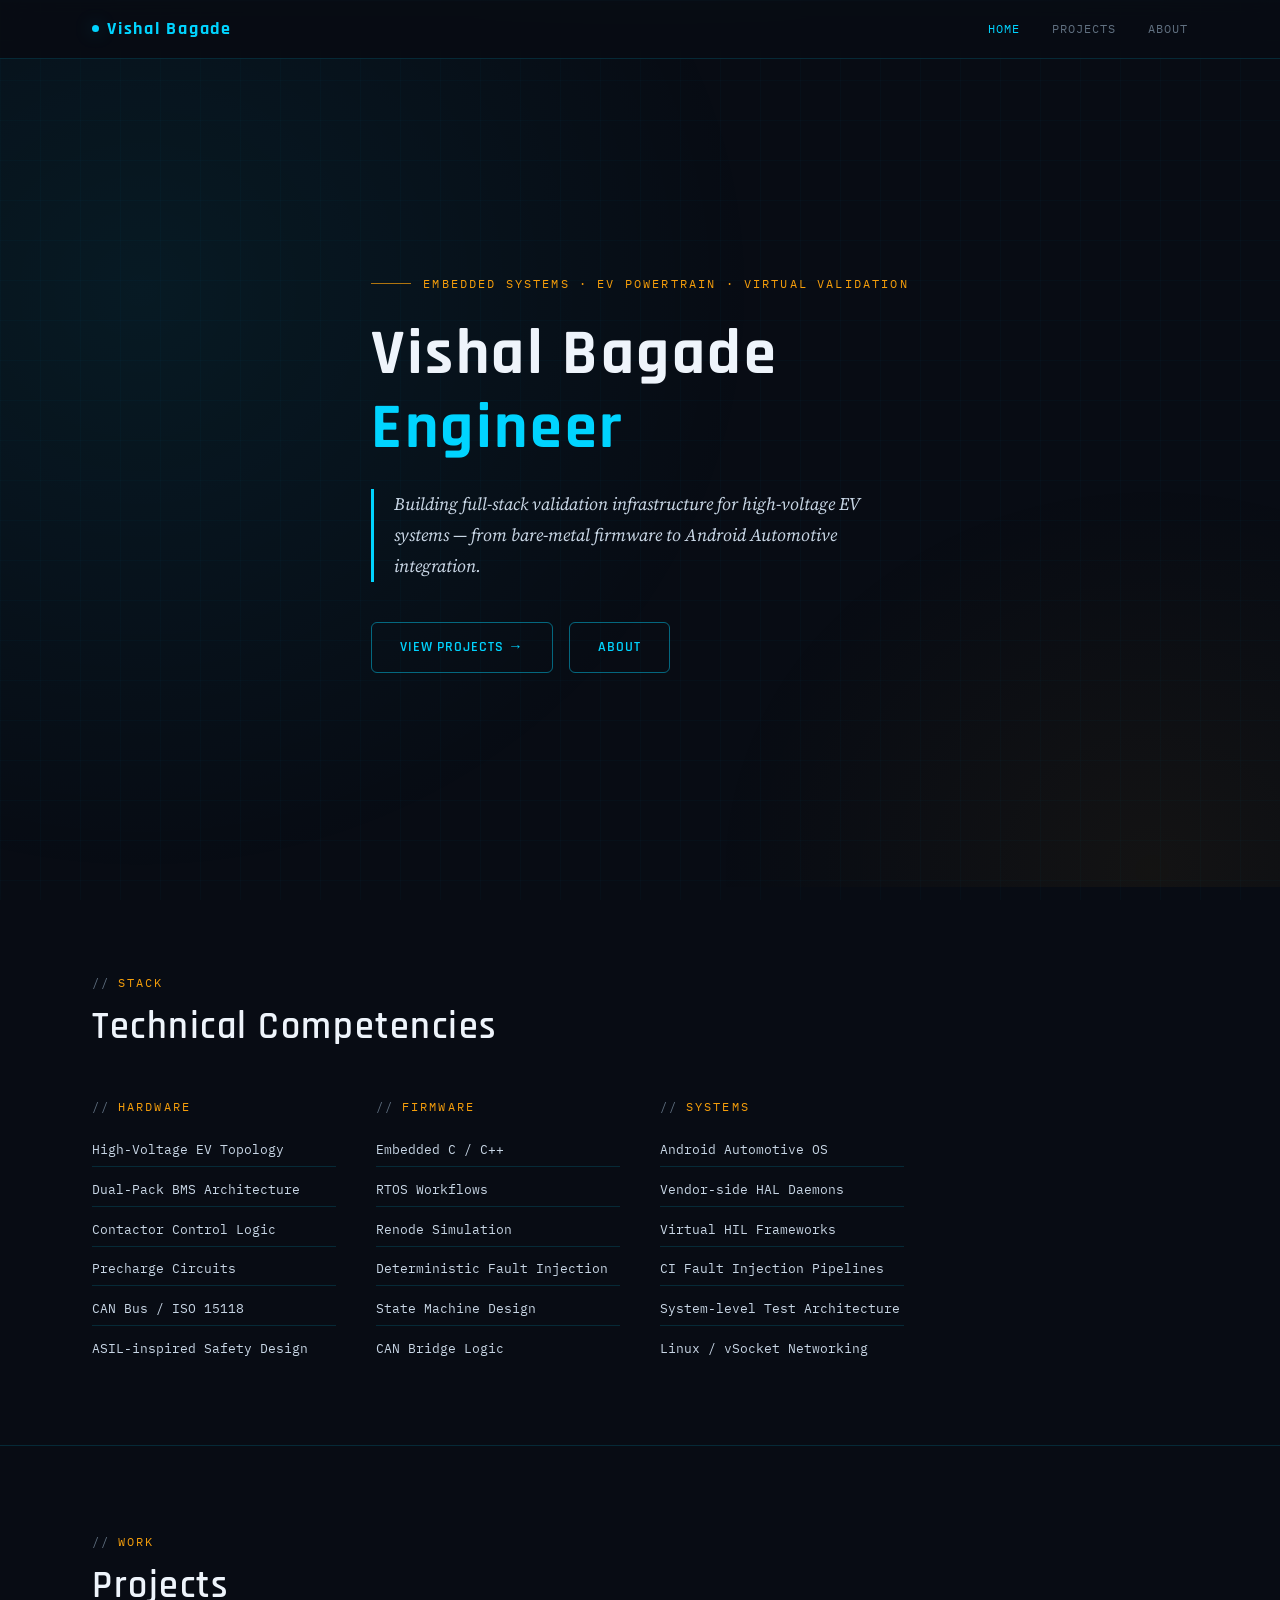
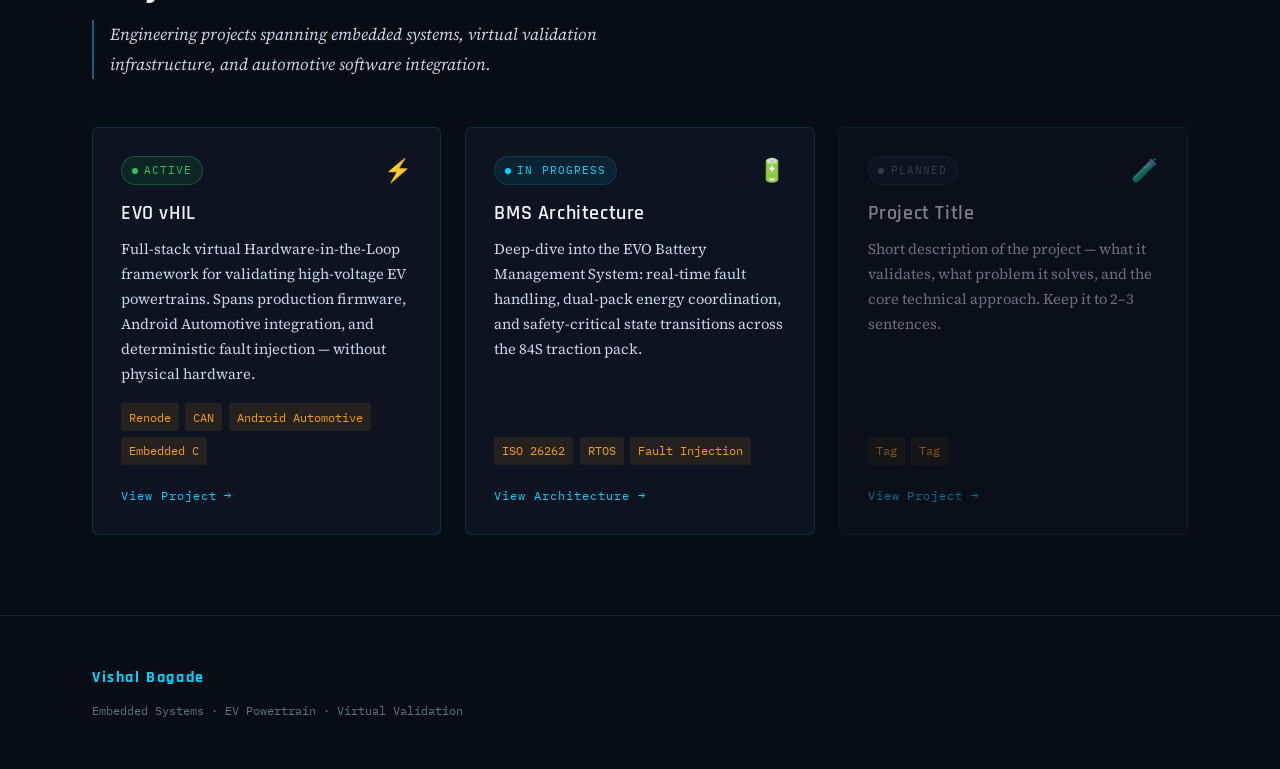
==== index.html @ 3abe8c1d "Update stylesheet links to relative paths" ====
<!DOCTYPE html>
<html lang="en">
<head>
  <meta charset="UTF-8" />
  <meta name="viewport" content="width=device-width, initial-scale=1.0" />
  <title>Vishal Bagade — Embedded Systems & EV Engineering</title>
  <meta name="author" content="Vishal Bagade" />
  <meta name="description" content="Vishal Bagade — embedded systems engineer working on EV powertrain validation, firmware, and virtual HIL frameworks." />
  <meta name="robots" content="index, follow" />

  <!-- Open Graph -->
  <meta property="og:title" content="Vishal Bagade — Embedded Systems & EV Engineering" />
  <meta property="og:description" content="Embedded systems engineer working on EV powertrain validation, firmware, and virtual HIL frameworks." />
  <meta property="og:url" content="https://vishal.evovhil.com/" />
  <meta property="og:type" content="profile" />

  <!-- Twitter -->
  <meta name="twitter:card" content="summary_large_image" />
  <meta name="twitter:title" content="Vishal Bagade — Embedded Systems & EV Engineering" />
  <meta name="twitter:description" content="Embedded systems engineer working on EV powertrain validation, firmware, and virtual HIL frameworks." />

  <link rel="icon" href="/favicon.ico" type="image/x-icon" />
  <link rel="canonical" href="https://vishal.evovhil.com/" />
  <link rel="stylesheet" href="./style.css" />
  <link rel="stylesheet" href="./portfolio.css" />

  <!-- Analytics — replace with your own tracking IDs -->
  <!-- Google tag (gtag.js) -->
  <!-- <script async src="https://www.googletagmanager.com/gtag/js?id=G-XXXXXXXXXX"></script> -->
  <!-- GoatCounter -->
  <!-- <script data-goatcounter="https://your-counter.goatcounter.com/count" async src="//gc.zgo.at/count.js"></script> -->
</head>
<body>
<div class="scanline"></div>

<!-- ── NAV ── -->
<nav>
  <div class="nav-inner">
    <a href="/" class="nav-logo">
      <span class="dot"></span> Vishal Bagade
    </a>
    <button class="nav-hamburger" id="navToggle" aria-label="Toggle navigation" aria-expanded="false">
      <span></span><span></span><span></span>
    </button>
    <div class="nav-links" id="navLinks">
      <a href="/" class="active">Home</a>
      <a href="#projects">Projects</a>
      <a href="/about.html">About</a>
    </div>
  </div>
</nav>

<!-- ── HERO ── -->
<section class="hero">
  <div class="container hero-content">
    <div class="hero-eyebrow">Embedded Systems · EV Powertrain · Virtual Validation</div>
    <h1 class="hero-title">
      Vishal Bagade<br>
      <span>Engineer</span>
    </h1>
    <p class="hero-subtitle">
      Building full-stack validation infrastructure for high-voltage EV systems — from bare-metal firmware to Android Automotive integration.
    </p>
    <div class="btn-group">
      <a href="#projects" class="btn btn-outline">View Projects →</a>
      <a href="/about.html" class="btn btn-outline">About</a>
    </div>
  </div>
</section>

<!-- ── COMPETENCIES ── -->
<section class="section" aria-label="Technical competencies">
  <div class="container">
    <div class="section-header">
      <div class="section-tag">Stack</div>
      <h2 class="section-title">Technical Competencies</h2>
    </div>

    <div class="competency-group">

      <div class="competency-cluster">
        <div class="competency-label">Hardware</div>
        <ul class="stack-list" aria-label="Hardware skills">
          <li>High-Voltage EV Topology</li>
          <li>Dual-Pack BMS Architecture</li>
          <li>Contactor Control Logic</li>
          <li>Precharge Circuits</li>
          <li>CAN Bus / ISO 15118</li>
          <li>ASIL-inspired Safety Design</li>
        </ul>
      </div>

      <div class="competency-cluster">
        <div class="competency-label">Firmware</div>
        <ul class="stack-list" aria-label="Firmware skills">
          <li>Embedded C / C++</li>
          <li>RTOS Workflows</li>
          <li>Renode Simulation</li>
          <li>Deterministic Fault Injection</li>
          <li>State Machine Design</li>
          <li>CAN Bridge Logic</li>
        </ul>
      </div>

      <div class="competency-cluster">
        <div class="competency-label">Systems</div>
        <ul class="stack-list" aria-label="Systems skills">
          <li>Android Automotive OS</li>
          <li>Vendor-side HAL Daemons</li>
          <li>Virtual HIL Frameworks</li>
          <li>CI Fault Injection Pipelines</li>
          <li>System-level Test Architecture</li>
          <li>Linux / vSocket Networking</li>
        </ul>
      </div>

    </div>
  </div>
</section>

<!-- ── PROJECTS ── -->
<section class="section" id="projects" aria-label="Projects">
  <div class="container">
    <div class="section-header">
      <div class="section-tag">Work</div>
      <h2 class="section-title">Projects</h2>
      <p class="section-lead">
        Engineering projects spanning embedded systems, virtual validation infrastructure, and automotive software integration.
      </p>
    </div>

    <div class="project-grid">

      <!-- Project card: EVO vHIL -->
      <a href="https://evovhil.com/" class="project-card" aria-label="EVO vHIL — Virtual HIL for EV Powertrain Validation">
        <div class="project-card-top">
          <div class="project-status project-status--active">Active</div>
          <div class="project-card-icon">⚡</div>
        </div>
        <h3 class="project-card-title">EVO vHIL</h3>
        <p class="project-card-body">
          Full-stack virtual Hardware-in-the-Loop framework for validating high-voltage EV powertrains. Spans production firmware, Android Automotive integration, and deterministic fault injection — without physical hardware.
        </p>
        <div class="project-card-stack">
          <span class="tech-tag">Renode</span>
          <span class="tech-tag">CAN</span>
          <span class="tech-tag">Android Automotive</span>
          <span class="tech-tag">Embedded C</span>
        </div>
        <div class="project-card-cta">View Project →</div>
      </a>

      <!-- Project card: BMS Architecture (placeholder) -->
      <a href="https://bms.evovhil.com/" class="project-card" aria-label="BMS Architecture — Battery Management System deep dive">
        <div class="project-card-top">
          <div class="project-status project-status--wip">In Progress</div>
          <div class="project-card-icon">🔋</div>
        </div>
        <h3 class="project-card-title">BMS Architecture</h3>
        <p class="project-card-body">
          Deep-dive into the EVO Battery Management System: real-time fault handling, dual-pack energy coordination, and safety-critical state transitions across the 84S traction pack.
        </p>
        <div class="project-card-stack">
          <span class="tech-tag">ISO 26262</span>
          <span class="tech-tag">RTOS</span>
          <span class="tech-tag">Fault Injection</span>
        </div>
        <div class="project-card-cta">View Architecture →</div>
      </a>

      <!-- Template placeholder — duplicate and fill in -->
      <a href="/projects/placeholder/" class="project-card project-card--muted" aria-label="Project — coming soon">
        <div class="project-card-top">
          <div class="project-status project-status--planned">Planned</div>
          <div class="project-card-icon">🧪</div>
        </div>
        <h3 class="project-card-title">Project Title</h3>
        <p class="project-card-body">
          Short description of the project — what it validates, what problem it solves, and the core technical approach. Keep it to 2–3 sentences.
        </p>
        <div class="project-card-stack">
          <span class="tech-tag">Tag</span>
          <span class="tech-tag">Tag</span>
        </div>
        <div class="project-card-cta">View Project →</div>
      </a>

    </div>
  </div>
</section>

<!-- ── FOOTER ── -->
<footer>
  <div class="footer-inner">
    <div>
      <div class="footer-brand">Vishal Bagade</div>
      <div class="footer-meta mt-1">Embedded Systems · EV Powertrain · Virtual Validation</div>
    </div>
    <nav class="footer-nav" aria-label="Footer navigation">
      <a href="https://github.com/vishal0002" target="_blank" rel="noopener noreferrer">GitHub</a>
      <a href="https://www.linkedin.com/in/vishal-bagade/" target="_blank" rel="noopener noreferrer">LinkedIn</a>
      <a href="https://x.com/VishalBagade121" target="_blank" rel="noopener noreferrer">X</a>
      <a href="mailto:vishalbagade@gmail.com">Email</a>
      <a href="/about.html">About</a>
    </nav>
  </div>
</footer>

<script>
// Hamburger nav toggle
const navToggle = document.getElementById('navToggle');
const navLinks  = document.getElementById('navLinks');
if (navToggle && navLinks) {
  navToggle.addEventListener('click', () => {
    const isOpen = navLinks.classList.toggle('open');
    navToggle.classList.toggle('open', isOpen);
    navToggle.setAttribute('aria-expanded', isOpen);
  });
  navLinks.querySelectorAll('a').forEach(a => {
    a.addEventListener('click', () => {
      navLinks.classList.remove('open');
      navToggle.classList.remove('open');
      navToggle.setAttribute('aria-expanded', 'false');
    });
  });
  document.addEventListener('click', e => {
    if (!navToggle.contains(e.target) && !navLinks.contains(e.target)) {
      navLinks.classList.remove('open');
      navToggle.classList.remove('open');
      navToggle.setAttribute('aria-expanded', 'false');
    }
  });
}
</script>

</body>
</html>
---- style.css ----
@import url('https://fonts.googleapis.com/css2?family=Rajdhani:wght@400;500;600;700&family=IBM+Plex+Mono:wght@300;400;500&family=Source+Serif+4:ital,wght@0,300;0,400;0,600;1,300&display=swap');

/* ── ROOT VARIABLES ─────────────────────────────────────────── */
:root {
  --bg:        #080c14;
  --bg-card:   #0d1321;
  --bg-glass:  rgba(13,19,33,0.85);
  --border:    rgba(0,212,255,0.15);
  --border-hi: rgba(0,212,255,0.45);
  --cyan:      #00d4ff;
  --cyan-dim:  rgba(0,212,255,0.08);
  --amber:     #f59e0b;
  --amber-dim: rgba(245,158,11,0.1);
  --red:       #ef4444;
  --green:     #22c55e;
  --text:      #c8d6e5;
  --text-dim:  #607080;
  --text-hi:   #eef4fb;
  --mono:      'IBM Plex Mono', monospace;
  --head:      'Rajdhani', sans-serif;
  --body:      'Source Serif 4', serif;
  --glow:      0 0 18px rgba(0,212,255,0.35), 0 0 60px rgba(0,212,255,0.10);
  --glow-amb:  0 0 18px rgba(245,158,11,0.4), 0 0 60px rgba(245,158,11,0.12);
  --radius:    6px;
}

/* ── RESET & BASE ───────────────────────────────────────────── */
*, *::before, *::after { box-sizing: border-box; margin: 0; padding: 0; }
html { scroll-behavior: smooth; }
body {
  background: var(--bg);
  color: var(--text);
  font-family: var(--body);
  font-size: 16px;
  line-height: 1.75;
  overflow-x: hidden;
}

/* Grid texture overlay */
body::before {
  content: '';
  position: fixed; inset: 0;
  background-image:
    linear-gradient(rgba(0,212,255,0.025) 1px, transparent 1px),
    linear-gradient(90deg, rgba(0,212,255,0.025) 1px, transparent 1px);
  background-size: 40px 40px;
  pointer-events: none;
  z-index: 0;
}

/* Subtle top glow */
body::after {
  content: '';
  position: fixed; top: 0; left: 0; right: 0; height: 1px;
  background: linear-gradient(90deg, transparent, var(--cyan), transparent);
  opacity: 0.6;
  pointer-events: none;
  z-index: 100;
}

/* ── TYPOGRAPHY ─────────────────────────────────────────────── */
h1, h2, h3, h4 {
  font-family: var(--head);
  color: var(--text-hi);
  letter-spacing: 0.04em;
  line-height: 1.15;
}
h1 { font-size: clamp(2.4rem, 5vw, 4.2rem); font-weight: 700; }
h2 { font-size: clamp(1.6rem, 3vw, 2.4rem); font-weight: 600; }
h3 { font-size: clamp(1.1rem, 2vw, 1.5rem); font-weight: 600; }
h4 { font-size: 1rem; font-weight: 600; text-transform: uppercase; letter-spacing: 0.12em; color: var(--cyan); }

p { margin-bottom: 1.1em; max-width: 68ch; }
a { color: var(--cyan); text-decoration: none; transition: color 0.2s; }
a:hover { color: var(--text-hi); }
code, .mono { font-family: var(--mono); font-size: 0.85em; color: var(--cyan); }
strong { color: var(--text-hi); font-weight: 600; }

/* ── LAYOUT CONTAINERS ──────────────────────────────────────── */
.container { max-width: 1160px; margin: 0 auto; padding: 0 2rem; }
.section { padding: 5rem 0; position: relative; z-index: 1; }
.section + .section { border-top: 1px solid var(--border); }

/* ── NAV ────────────────────────────────────────────────────── */
nav {
  position: sticky; top: 0; z-index: 200; position: sticky;
  background: rgba(8,12,20,0.92);
  backdrop-filter: blur(12px);
  border-bottom: 1px solid var(--border);
}
.nav-inner {
  display: flex; align-items: center; justify-content: space-between;
  padding: 0.85rem 2rem; max-width: 1160px; margin: 0 auto;
}
.nav-logo {
  font-family: var(--head); font-size: 1.1rem; font-weight: 700;
  color: var(--cyan); letter-spacing: 0.1em;
  display: flex; align-items: center; gap: 0.5rem;
}
.nav-logo .dot { width: 7px; height: 7px; background: var(--cyan); border-radius: 50%; box-shadow: var(--glow); }
.nav-links { display: flex; gap: 2rem; flex-wrap: wrap; }
.nav-links a {
  font-family: var(--mono); font-size: 0.78rem; letter-spacing: 0.08em;
  color: var(--text-dim); transition: color 0.2s;
  text-transform: uppercase;
}
.nav-links a:hover, .nav-links a.active { color: var(--cyan); }

/* ── HERO ───────────────────────────────────────────────────── */
.hero {
  min-height: 92vh;
  display: flex; align-items: center;
  position: relative; overflow: hidden; z-index: 1;
  padding: 5rem 0;
}

/* Radial glow behind hero */
.hero::before {
  content: '';
  position: absolute; top: -20%; left: -10%;
  width: 70%; height: 120%;
  background: radial-gradient(ellipse at 30% 40%, rgba(0,212,255,0.07) 0%, transparent 70%);
  pointer-events: none;
}
.hero::after {
  content: '';
  position: absolute; bottom: -30%; right: -5%;
  width: 50%; height: 80%;
  background: radial-gradient(ellipse at 70% 60%, rgba(245,158,11,0.05) 0%, transparent 70%);
  pointer-events: none;
}

.hero-content { position: relative; z-index: 2; }
.hero-eyebrow {
  font-family: var(--mono); font-size: 0.75rem; letter-spacing: 0.18em;
  text-transform: uppercase; color: var(--amber);
  display: flex; align-items: center; gap: 0.75rem; margin-bottom: 1.5rem;
}
.hero-eyebrow::before {
  content: ''; width: 40px; height: 1px; background: var(--amber); opacity: 0.7;
}
.hero-title { margin-bottom: 1.5rem; }
.hero-title span { color: var(--cyan); display: block; }
.hero-subtitle {
  font-size: 1.1rem; color: var(--text); max-width: 56ch;
  border-left: 3px solid var(--cyan); padding-left: 1.25rem;
  margin-bottom: 2.5rem; font-style: italic;
  font-family: var(--body);
}
.hero-stats {
  display: flex; gap: 2.5rem; flex-wrap: wrap; margin-bottom: 3rem;
}
.stat { }
.stat-val {
  font-family: var(--head); font-size: 2rem; font-weight: 700; color: var(--cyan);
  line-height: 1;
}
.stat-label {
  font-family: var(--mono); font-size: 0.72rem; letter-spacing: 0.1em;
  text-transform: uppercase; color: var(--text-dim); margin-top: 0.25rem;
}

/* ── BUTTONS ────────────────────────────────────────────────── */
.btn {
  display: inline-flex; align-items: center; gap: 0.5rem;
  font-family: var(--head); font-weight: 600; letter-spacing: 0.07em;
  font-size: 0.9rem; padding: 0.75rem 1.75rem; border-radius: var(--radius);
  transition: all 0.22s; text-transform: uppercase; cursor: pointer;
  border: none;
}
.btn-primary {
  background: var(--cyan); color: #050810;
  box-shadow: var(--glow);
}
.btn-primary:hover {
  background: #20e5ff; color: #050810; transform: translateY(-1px);
  box-shadow: 0 0 30px rgba(0,212,255,0.6);
}
.btn-outline {
  background: transparent; color: var(--cyan);
  border: 1px solid var(--border-hi);
}
.btn-outline:hover {
  background: var(--cyan-dim); border-color: var(--cyan);
}
.btn-group { display: flex; gap: 1rem; flex-wrap: wrap; }

/* ── CARDS ──────────────────────────────────────────────────── */
.card {
  background: var(--bg-card);
  border: 1px solid var(--border);
  border-radius: var(--radius);
  padding: 1.75rem;
  transition: border-color 0.25s, box-shadow 0.25s;
  position: relative;
}
.card:hover {
  border-color: var(--border-hi);
  box-shadow: 0 0 24px rgba(0,212,255,0.08);
}
.card::before {
  content: '';
  position: absolute; top: 0; left: 0; right: 0; height: 2px;
  background: linear-gradient(90deg, transparent, var(--cyan), transparent);
  opacity: 0; border-radius: var(--radius) var(--radius) 0 0;
  transition: opacity 0.25s;
}
.card:hover::before { opacity: 1; }

.card-icon {
  font-size: 1.8rem; margin-bottom: 1rem; display: block;
}
.card-title {
  font-family: var(--head); font-size: 1.2rem; font-weight: 600;
  color: var(--text-hi); margin-bottom: 0.6rem;
}
.card-body { font-size: 0.93rem; color: var(--text); line-height: 1.7; }

.card-grid {
  display: grid; gap: 1.25rem;
  grid-template-columns: repeat(auto-fill, minmax(260px, 1fr));
}
.card-grid-2 {
  display: grid; gap: 1.25rem;
  grid-template-columns: repeat(auto-fill, minmax(340px, 1fr));
}

/* ── SECTION HEADER ─────────────────────────────────────────── */
.section-header { margin-bottom: 3rem; }
.section-tag {
  font-family: var(--mono); font-size: 0.72rem; letter-spacing: 0.18em;
  text-transform: uppercase; color: var(--amber);
  display: inline-flex; align-items: center; gap: 0.5rem; margin-bottom: 0.75rem;
}
.section-tag::before { content: '//'; color: var(--text-dim); }
.section-title { margin-bottom: 0.75rem; }
.section-lead {
  font-size: 1.05rem; color: var(--text); max-width: 60ch;
  border-left: 2px solid var(--border-hi); padding-left: 1rem;
  font-style: italic;
}

/* ── FEATURE LIST ───────────────────────────────────────────── */
.feature-list { list-style: none; }
.feature-list li {
  display: flex; align-items: flex-start; gap: 0.85rem;
  padding: 0.75rem 0; border-bottom: 1px solid var(--border);
  font-size: 0.95rem;
}
.feature-list li:last-child { border-bottom: none; }
.feature-list .icon { color: var(--cyan); flex-shrink: 0; margin-top: 0.15rem; }

/* ── LAYER TABLE ────────────────────────────────────────────── */
.layer-table { width: 100%; border-collapse: collapse; }
.layer-table th {
  font-family: var(--mono); font-size: 0.72rem; letter-spacing: 0.12em;
  text-transform: uppercase; color: var(--text-dim);
  padding: 0.75rem 1rem; text-align: left;
  border-bottom: 1px solid var(--border-hi);
}
.layer-table td {
  padding: 0.9rem 1rem; font-size: 0.9rem;
  border-bottom: 1px solid var(--border);
  vertical-align: top;
}
.layer-table tr:hover td { background: var(--cyan-dim); }
.layer-num {
  font-family: var(--mono); font-size: 0.72rem; color: var(--cyan);
  background: var(--cyan-dim); border: 1px solid var(--border);
  padding: 0.2rem 0.5rem; border-radius: 3px;
}
.tech-tag {
  font-family: var(--mono); font-size: 0.75rem; color: var(--amber);
  background: var(--amber-dim); padding: 0.2rem 0.5rem; border-radius: 3px;
}

/* ── BADGES / PILLS ─────────────────────────────────────────── */
.badge {
  display: inline-flex; align-items: center; gap: 0.4rem;
  font-family: var(--mono); font-size: 0.72rem; letter-spacing: 0.06em;
  padding: 0.3rem 0.75rem; border-radius: 100px;
}
.badge-cyan { background: var(--cyan-dim); border: 1px solid var(--border); color: var(--cyan); }
.badge-amber { background: var(--amber-dim); border: 1px solid rgba(245,158,11,0.25); color: var(--amber); }
.badge-red { background: rgba(239,68,68,0.08); border: 1px solid rgba(239,68,68,0.25); color: var(--red); }
.badge-green { background: rgba(34,197,94,0.08); border: 1px solid rgba(34,197,94,0.25); color: var(--green); }

/* ── FAULT TABLE ────────────────────────────────────────────── */
.fault-table { width: 100%; border-collapse: collapse; }
.fault-table th {
  font-family: var(--mono); font-size: 0.7rem; letter-spacing: 0.12em;
  text-transform: uppercase; color: var(--text-dim);
  padding: 0.7rem 1rem; text-align: left;
  border-bottom: 1px solid var(--border-hi);
}
.fault-table td {
  padding: 0.85rem 1rem; font-size: 0.88rem;
  border-bottom: 1px solid var(--border);
}
.fault-table tr:hover td { background: rgba(239,68,68,0.04); }

/* ── CALLOUT ────────────────────────────────────────────────── */
.callout {
  border-left: 3px solid var(--amber);
  background: var(--amber-dim);
  padding: 1.25rem 1.5rem; border-radius: 0 var(--radius) var(--radius) 0;
  margin: 1.5rem 0;
}
.callout.cyan { border-left-color: var(--cyan); background: var(--cyan-dim); }
.callout.red { border-left-color: var(--red); background: rgba(239,68,68,0.06); }
.callout p { margin: 0; }

/* ── STATE MACHINE DIAGRAM ──────────────────────────────────── */
.state-diagram { padding: 2rem 0; }
.state-row {
  display: flex; align-items: center; justify-content: center;
  gap: 0; flex-wrap: wrap;
}
.state-box {
  background: var(--bg-card); border: 1px solid var(--border);
  border-radius: var(--radius); padding: 0.85rem 1.25rem;
  font-family: var(--head); font-size: 0.95rem; font-weight: 600;
  color: var(--text-hi); text-align: center; min-width: 110px;
  position: relative;
  transition: all 0.2s;
}
.state-box.init { border-color: var(--text-dim); }
.state-box.standby { border-color: #3b82f6; color: #93c5fd; }
.state-box.precharge { border-color: var(--amber); color: var(--amber); box-shadow: 0 0 12px rgba(245,158,11,0.15); }
.state-box.drive { border-color: var(--green); color: var(--green); box-shadow: 0 0 12px rgba(34,197,94,0.15); }
.state-box.charge { border-color: var(--cyan); color: var(--cyan); box-shadow: var(--glow); }
.state-box.fault { border-color: var(--red); color: var(--red); box-shadow: 0 0 12px rgba(239,68,68,0.2); }
.state-arrow {
  font-family: var(--mono); font-size: 0.65rem; color: var(--text-dim);
  display: flex; flex-direction: column; align-items: center; padding: 0 0.75rem;
  white-space: nowrap;
}
.state-arrow .arr { font-size: 1rem; color: var(--border-hi); }

/* ── SVG DIAGRAM WRAPPER ────────────────────────────────────── */
.diagram-wrap {
  background: var(--bg-card); border: 1px solid var(--border);
  border-radius: var(--radius); padding: 2rem; overflow: auto;
  margin: 1.5rem 0;
}

/* ── RESULTS GRID ───────────────────────────────────────────── */
.result-item {
  display: flex; align-items: flex-start; gap: 1rem;
  padding: 1.25rem; background: var(--bg-card);
  border: 1px solid var(--border); border-radius: var(--radius);
  transition: all 0.2s;
}
.result-item:hover { border-color: var(--green); }
.result-icon { color: var(--green); font-size: 1.2rem; flex-shrink: 0; margin-top: 0.1rem; }
.result-title {
  font-family: var(--head); font-size: 1rem; font-weight: 600;
  color: var(--text-hi); margin-bottom: 0.3rem;
}
.result-desc { font-size: 0.9rem; color: var(--text); line-height: 1.6; }

/* ── TIMELINE ───────────────────────────────────────────────── */
.timeline { position: relative; padding-left: 2rem; }
.timeline::before {
  content: '';
  position: absolute; left: 0; top: 0; bottom: 0; width: 2px;
  background: linear-gradient(180deg, var(--cyan), rgba(0,212,255,0.1));
}
.tl-item { position: relative; padding-bottom: 2rem; }
.tl-dot {
  position: absolute; left: -2rem; top: 0.35rem;
  width: 10px; height: 10px; border-radius: 50%;
  background: var(--bg); border: 2px solid var(--cyan);
  box-shadow: var(--glow);
  transform: translateX(-4px);
}
.tl-dot.amber { border-color: var(--amber); box-shadow: var(--glow-amb); }
.tl-time {
  font-family: var(--mono); font-size: 0.72rem; color: var(--cyan);
  margin-bottom: 0.25rem;
}
.tl-title {
  font-family: var(--head); font-size: 1rem; font-weight: 600;
  color: var(--text-hi); margin-bottom: 0.4rem;
}
.tl-body { font-size: 0.9rem; color: var(--text); }

/* ── CODE BLOCK ─────────────────────────────────────────────── */
.code-block {
  background: #050810; border: 1px solid var(--border);
  border-radius: var(--radius); padding: 1.5rem;
  font-family: var(--mono); font-size: 0.82rem; line-height: 1.9;
  overflow-x: auto; position: relative;
}
.code-label {
  position: absolute; top: 0.75rem; right: 1rem;
  font-family: var(--mono); font-size: 0.68rem; letter-spacing: 0.1em;
  color: var(--text-dim); text-transform: uppercase;
}
.code-line-cyan { color: var(--cyan); }
.code-line-amber { color: var(--amber); }
.code-line-green { color: var(--green); }
.code-line-red { color: var(--red); }
.code-line-dim { color: var(--text-dim); }

/* ── FOOTER ─────────────────────────────────────────────────── */
footer {
  border-top: 1px solid var(--border); padding: 3rem 0;
  position: relative; z-index: 1;
}
.footer-inner {
  display: flex; justify-content: space-between; align-items: center;
  flex-wrap: wrap; gap: 1.5rem;
  max-width: 1160px; margin: 0 auto; padding: 0 2rem;
}
.footer-brand {
  font-family: var(--head); font-size: 1rem; font-weight: 700;
  color: var(--cyan); letter-spacing: 0.1em;
}
.footer-meta {
  font-family: var(--mono); font-size: 0.75rem; color: var(--text-dim);
}
.footer-nav { display: flex; gap: 1.5rem; flex-wrap: wrap; }
.footer-nav a {
  font-family: var(--mono); font-size: 0.75rem; color: var(--text-dim);
  text-transform: uppercase; letter-spacing: 0.08em;
  transition: color 0.2s;
}
.footer-nav a:hover { color: var(--cyan); }

/* ── UTILS ──────────────────────────────────────────────────── */
.mt-1 { margin-top: 0.5rem; }
.mt-2 { margin-top: 1rem; }
.mt-3 { margin-top: 1.5rem; }
.mt-4 { margin-top: 2rem; }
.mb-3 { margin-bottom: 1.5rem; }
.mb-4 { margin-bottom: 2rem; }
.text-cyan { color: var(--cyan); }
.text-amber { color: var(--amber); }
.text-dim { color: var(--text-dim); }
.text-hi { color: var(--text-hi); }
.flex { display: flex; }
.gap-2 { gap: 1rem; }
.gap-3 { gap: 1.5rem; }
.items-center { align-items: center; }
.flex-wrap { flex-wrap: wrap; }
.two-col {
  display: grid; gap: 3rem;
  grid-template-columns: 1fr 1fr;
}
/* ── HAMBURGER BUTTON ────────────────────────────────────────── */
.nav-hamburger {
  display: none;
  flex-direction: column;
  justify-content: center;
  align-items: center;
  gap: 5px;
  width: 36px;
  height: 36px;
  background: transparent;
  border: 1px solid var(--border);
  border-radius: var(--radius);
  cursor: pointer;
  padding: 0;
  flex-shrink: 0;
  transition: border-color 0.2s;
}
.nav-hamburger:hover { border-color: var(--cyan); }
.nav-hamburger span {
  display: block;
  width: 18px;
  height: 1.5px;
  background: var(--text-dim);
  border-radius: 2px;
  transition: all 0.25s ease;
  transform-origin: center;
}
.nav-hamburger.open span:nth-child(1) { transform: translateY(6.5px) rotate(45deg); background: var(--cyan); }
.nav-hamburger.open span:nth-child(2) { opacity: 0; transform: scaleX(0); }
.nav-hamburger.open span:nth-child(3) { transform: translateY(-6.5px) rotate(-45deg); background: var(--cyan); }

@media (max-width: 820px) {
  .two-col { grid-template-columns: 1fr; }
  .hero { min-height: auto; }

  .nav-hamburger { display: flex; }

  .nav-links {
    display: none;
    position: fixed;
    top: 49px;
    left: 0; right: 0;
    background: rgba(8,12,20,0.97);
    backdrop-filter: blur(16px);
    border-bottom: 1px solid var(--border);
    flex-direction: column;
    gap: 0;
    padding: 0.5rem 0 1rem;
    z-index: 199;
  }
  .nav-links.open { display: flex; }
  .nav-links a {
    padding: 0.75rem 2rem;
    font-size: 0.82rem;
    letter-spacing: 0.1em;
    border-bottom: 1px solid rgba(0,212,255,0.05);
  }
  .nav-links a:last-child { border-bottom: none; }
  .nav-links a:hover, .nav-links a.active {
    background: var(--cyan-dim);
    color: var(--cyan);
  }

  .hero-stats { gap: 1.5rem; }
  .stat-val { font-size: 1.6rem; }
  .card-grid { grid-template-columns: 1fr; }
  .card-grid-2 { grid-template-columns: 1fr; }
  .btn-group { flex-direction: column; }
  .btn { justify-content: center; }
  .container { padding: 0 1.25rem; }
  .section { padding: 3.5rem 0; }
  h1 { font-size: clamp(2rem, 8vw, 3rem); }
  .footer-inner { flex-direction: column; gap: 1rem; }
  .footer-nav { flex-wrap: wrap; gap: 1rem; }
  .hero-stats { flex-wrap: wrap; }
}

/* ── SCROLL ANIMATIONS ──────────────────────────────────────── */
.reveal {
  opacity: 0; transform: translateY(20px);
  transition: opacity 0.6s ease, transform 0.6s ease;
}
.reveal.visible { opacity: 1; transform: translateY(0); }

/* ── SCAN LINE EFFECT ───────────────────────────────────────── */
@keyframes scan {
  0%   { transform: translateY(-100%); }
  100% { transform: translateY(100vh); }
}
.scanline {
  position: fixed; top: 0; left: 0; right: 0; height: 3px;
  background: linear-gradient(180deg, transparent, rgba(0,212,255,0.04), transparent);
  animation: scan 8s linear infinite;
  pointer-events: none; z-index: 99;
}

/* ── BLINKING CURSOR ────────────────────────────────────────── */
@keyframes blink { 0%,100% { opacity: 1; } 50% { opacity: 0; } }
.cursor::after {
  content: '▮'; color: var(--cyan); margin-left: 4px;
  animation: blink 1.1s step-end infinite;
}

/* ── GLOW PULSE ─────────────────────────────────────────────── */
@keyframes glow-pulse {
  0%, 100% { box-shadow: var(--glow); }
  50%       { box-shadow: 0 0 30px rgba(0,212,255,0.6); }
}
.pulse { animation: glow-pulse 2.5s ease-in-out infinite; }

/* ── PAGE HERO (inner pages) ─────────────────────────────────── */
.page-hero {
  padding: 4rem 0 3rem;
  border-bottom: 1px solid var(--border);
  position: relative; overflow: hidden;
}
.page-hero::before {
  content: '';
  position: absolute; top: 0; left: 0; right: 0; bottom: 0;
  background: radial-gradient(ellipse at 20% 50%, rgba(0,212,255,0.06) 0%, transparent 60%);
  pointer-events: none;
}
.page-tag {
  font-family: var(--mono); font-size: 0.72rem; letter-spacing: 0.18em;
  text-transform: uppercase; color: var(--cyan);
  display: inline-flex; align-items: center; gap: 0.5rem;
  margin-bottom: 1rem;
}
.page-tag::before { content: ''; width: 30px; height: 1px; background: var(--cyan); }
---- portfolio.css ----
/*
 * portfolio.css
 * ─────────────────────────────────────────────────────────────
 * Additive CSS for vishal.evovhil.com personal portfolio.
 * Imports nothing. Overrides nothing. Extends style.css only.
 * Load AFTER style.css: <link rel="stylesheet" href="portfolio.css" />
 * ─────────────────────────────────────────────────────────────
 */


/* ── COMPETENCIES ─────────────────────────────────────────────
   Homepage tech stack clusters.
   Three clusters laid out in a responsive row;
   each cluster has a label + a flex-wrapped pill list.
───────────────────────────────────────────────────────────── */
.competency-group {
  display: grid;
  gap: 2.5rem;
  grid-template-columns: repeat(auto-fill, minmax(220px, 1fr));
}

.competency-cluster {
  /* Each cluster is self-contained — no border needed,
     spacing carries the visual separation. */
}

.competency-label {
  font-family: var(--mono);
  font-size: 0.72rem;
  letter-spacing: 0.18em;
  text-transform: uppercase;
  color: var(--amber);
  margin-bottom: 1rem;
  display: flex;
  align-items: center;
  gap: 0.5rem;
}
.competency-label::before {
  content: '//';
  color: var(--text-dim);
}

.stack-list {
  list-style: none;
  display: flex;
  flex-direction: column;
  gap: 0.4rem;
}

.stack-list li {
  font-family: var(--mono);
  font-size: 0.82rem;
  color: var(--text);
  padding: 0.4rem 0;
  border-bottom: 1px solid var(--border);
  line-height: 1.5;
}

.stack-list li:last-child {
  border-bottom: none;
}


/* ── PROJECT GRID ─────────────────────────────────────────────
   Responsive card grid for the homepage projects section.
   Cards are anchor elements; entire card is the click target.
───────────────────────────────────────────────────────────── */
.project-grid {
  display: grid;
  gap: 1.5rem;
  grid-template-columns: repeat(auto-fill, minmax(300px, 1fr));
}

.project-card {
  /* Extend .card — apply card base styles without coupling to it */
  display: flex;
  flex-direction: column;
  gap: 0.75rem;
  background: var(--bg-card);
  border: 1px solid var(--border);
  border-radius: var(--radius);
  padding: 1.75rem;
  text-decoration: none;
  color: inherit;
  transition: border-color 0.25s, box-shadow 0.25s;
  position: relative;
}

.project-card::before {
  content: '';
  position: absolute;
  top: 0; left: 0; right: 0;
  height: 2px;
  background: linear-gradient(90deg, transparent, var(--cyan), transparent);
  opacity: 0;
  border-radius: var(--radius) var(--radius) 0 0;
  transition: opacity 0.25s;
}

.project-card:hover {
  border-color: var(--border-hi);
  box-shadow: 0 0 24px rgba(0, 212, 255, 0.08);
  color: inherit;
}

.project-card:hover::before {
  opacity: 1;
}

/* Muted variant for placeholder / coming-soon cards */
.project-card--muted {
  opacity: 0.5;
  pointer-events: none;
}

.project-card-top {
  display: flex;
  align-items: center;
  justify-content: space-between;
  margin-bottom: 0.25rem;
}

.project-card-icon {
  font-size: 1.4rem;
  line-height: 1;
}

.project-card-title {
  font-family: var(--head);
  font-size: 1.25rem;
  font-weight: 600;
  color: var(--text-hi);
  letter-spacing: 0.03em;
  line-height: 1.2;
  /* Intentionally no margin — gap handles spacing */
}

.project-card-body {
  font-size: 0.92rem;
  color: var(--text);
  line-height: 1.7;
  flex-grow: 1; /* Push stack + cta to bottom */
  /* Override global p max-width inside card context */
  max-width: none;
  margin-bottom: 0;
}

.project-card-stack {
  display: flex;
  flex-wrap: wrap;
  gap: 0.4rem;
  margin-top: 0.25rem;
}

.project-card-cta {
  font-family: var(--mono);
  font-size: 0.75rem;
  letter-spacing: 0.08em;
  color: var(--cyan);
  margin-top: 0.5rem;
  transition: color 0.2s;
}

.project-card:hover .project-card-cta {
  color: var(--text-hi);
}


/* ── PROJECT STATUS TAGS ──────────────────────────────────────
   Small inline status indicators. Used on project cards
   and on the project header metadata row.
───────────────────────────────────────────────────────────── */
.project-status {
  display: inline-flex;
  align-items: center;
  gap: 0.4rem;
  font-family: var(--mono);
  font-size: 0.68rem;
  letter-spacing: 0.1em;
  text-transform: uppercase;
  padding: 0.25rem 0.6rem;
  border-radius: 100px;
}

.project-status::before {
  content: '';
  display: inline-block;
  width: 6px;
  height: 6px;
  border-radius: 50%;
  flex-shrink: 0;
}

.project-status--active {
  background: rgba(34, 197, 94, 0.1);
  border: 1px solid rgba(34, 197, 94, 0.3);
  color: var(--green);
}
.project-status--active::before { background: var(--green); }

.project-status--wip {
  background: var(--cyan-dim);
  border: 1px solid var(--border);
  color: var(--cyan);
}
.project-status--wip::before { background: var(--cyan); }

.project-status--planned {
  background: rgba(96, 112, 128, 0.1);
  border: 1px solid rgba(96, 112, 128, 0.25);
  color: var(--text-dim);
}
.project-status--planned::before { background: var(--text-dim); }

.project-status--completed {
  background: var(--amber-dim);
  border: 1px solid rgba(245, 158, 11, 0.3);
  color: var(--amber);
}
.project-status--completed::before { background: var(--amber); }

.project-status--archived {
  background: rgba(96, 112, 128, 0.08);
  border: 1px solid rgba(96, 112, 128, 0.2);
  color: var(--text-dim);
}
.project-status--archived::before { background: var(--text-dim); opacity: 0.5; }


/* ── READING COLUMN ───────────────────────────────────────────
   Constrains project page prose sections to a comfortable
   reading width (~65ch / 800px), centred within the container.
───────────────────────────────────────────────────────────── */
.reading-col {
  max-width: 800px;
}


/* ── PROJECT HEADER ───────────────────────────────────────────
   Top section of project pages: back link, title, metadata row.
   Uses .page-hero rhythm but is a <header> element.
───────────────────────────────────────────────────────────── */
.project-header {
  padding: 3rem 0 2.5rem;
  border-bottom: 1px solid var(--border);
  position: relative;
  overflow: hidden;
}

.project-header::before {
  content: '';
  position: absolute;
  top: 0; left: 0; right: 0; bottom: 0;
  background: radial-gradient(
    ellipse at 15% 50%,
    rgba(0, 212, 255, 0.05) 0%,
    transparent 60%
  );
  pointer-events: none;
}

.back-link {
  display: inline-flex;
  align-items: center;
  font-family: var(--mono);
  font-size: 0.75rem;
  letter-spacing: 0.08em;
  color: var(--text-dim);
  text-transform: uppercase;
  margin-bottom: 1.5rem;
  transition: color 0.2s;
}

.back-link:hover {
  color: var(--cyan);
}

.project-header-title {
  /* Uses global h1 sizing — no override needed */
  margin-bottom: 1.5rem;
}


/* ── PROJECT METADATA ROW ─────────────────────────────────────
   Horizontal description list: Status | Timeline | Stack.
   Uses <dl> for semantic correctness.
───────────────────────────────────────────────────────────── */
.project-meta {
  display: flex;
  flex-wrap: wrap;
  gap: 1.5rem 2.5rem;
  margin: 0;
  padding: 0;
}

.project-meta-item {
  display: flex;
  flex-direction: column;
  gap: 0.35rem;
}

.project-meta dt {
  font-family: var(--mono);
  font-size: 0.68rem;
  letter-spacing: 0.14em;
  text-transform: uppercase;
  color: var(--text-dim);
}

.project-meta dd {
  display: flex;
  flex-wrap: wrap;
  gap: 0.4rem;
  margin: 0;
  font-size: 0.9rem;
  color: var(--text);
}


/* ── ENGINEERING LOG ──────────────────────────────────────────
   Reverse-chronological update entries.
   Each entry is an <article class="log-entry">.
───────────────────────────────────────────────────────────── */
.log-entry {
  padding: 1.5rem 0;
  border-bottom: 1px solid var(--border);
}

.log-entry:first-of-type {
  padding-top: 0;
}

.log-entry-header {
  display: flex;
  flex-wrap: wrap;
  align-items: baseline;
  gap: 0.75rem 1.25rem;
  margin-bottom: 0.75rem;
}

.log-entry-date {
  font-family: var(--mono);
  font-size: 0.72rem;
  letter-spacing: 0.1em;
  color: var(--cyan);
  flex-shrink: 0;
}

.log-entry-title {
  font-family: var(--head);
  font-size: 1rem;
  font-weight: 600;
  color: var(--text-hi);
  letter-spacing: 0.03em;
  line-height: 1.3;
}

.log-entry p {
  margin-bottom: 0;
  font-size: 0.93rem;
}

/* ── LOG ARCHIVE (details/summary accordion) ─────────────────
   Wraps older log entries. Native HTML — zero JS.
───────────────────────────────────────────────────────────── */
.log-archive {
  margin-top: 1.5rem;
  border: 1px solid var(--border);
  border-radius: var(--radius);
  overflow: hidden;
}

.log-archive > summary {
  list-style: none; /* Hide default triangle in Firefox */
  display: flex;
  align-items: center;
  padding: 0.9rem 1.25rem;
  font-family: var(--mono);
  font-size: 0.78rem;
  letter-spacing: 0.08em;
  color: var(--text-dim);
  cursor: pointer;
  background: var(--bg-card);
  transition: color 0.2s, background 0.2s;
  user-select: none;
}

/* Remove default marker cross-browser */
.log-archive > summary::-webkit-details-marker { display: none; }
.log-archive > summary::marker { content: none; }

.log-archive > summary::before {
  content: '▸';
  color: var(--text-dim);
  margin-right: 0.5rem;
  font-size: 0.7rem;
  transition: transform 0.2s, color 0.2s;
  display: inline-block;
}

.log-archive[open] > summary::before {
  transform: rotate(90deg);
  color: var(--cyan);
}

.log-archive > summary:hover {
  color: var(--cyan);
  background: var(--cyan-dim);
}

.log-archive[open] > summary {
  border-bottom: 1px solid var(--border);
  color: var(--cyan);
}

/* Archived entries inside the open details */
.log-archive .log-entry {
  padding-left: 1.25rem;
  padding-right: 1.25rem;
}

.log-archive .log-entry:first-of-type {
  padding-top: 1.5rem;
}

.log-archive .log-entry:last-of-type {
  border-bottom: none;
  padding-bottom: 1.5rem;
}


/* ── GALLERY ──────────────────────────────────────────────────
   Responsive CSS grid for hardware photos / diagrams.
   Every <img> must include loading="lazy".
   Uses the full .container width (not .reading-col).
───────────────────────────────────────────────────────────── */
.gallery {
  display: grid;
  gap: 1rem;
  grid-template-columns: repeat(auto-fill, minmax(280px, 1fr));
}

.gallery-item {
  /* Reset figure margin */
  margin: 0;
  background: var(--bg-card);
  border: 1px solid var(--border);
  border-radius: var(--radius);
  overflow: hidden;
  transition: border-color 0.25s;
}

.gallery-item:hover {
  border-color: var(--border-hi);
}

.gallery-item img {
  display: block;
  width: 100%;
  height: 220px;
  object-fit: cover;
  /* loading="lazy" must be set in HTML — not enforceable in CSS */
}

.gallery-item figcaption {
  font-family: var(--mono);
  font-size: 0.72rem;
  color: var(--text-dim);
  padding: 0.6rem 0.9rem;
  border-top: 1px solid var(--border);
  line-height: 1.5;
}


/* ── RESPONSIVE OVERRIDES ─────────────────────────────────────
   All breakpoints are additive to style.css @media rules.
───────────────────────────────────────────────────────────── */
@media (max-width: 820px) {

  .project-grid {
    grid-template-columns: 1fr;
  }

  .competency-group {
    grid-template-columns: 1fr;
    gap: 2rem;
  }

  .project-meta {
    gap: 1.25rem 1.5rem;
  }

  .gallery {
    grid-template-columns: repeat(auto-fill, minmax(240px, 1fr));
  }

  .gallery-item img {
    height: 180px;
  }

  .log-entry-header {
    flex-direction: column;
    gap: 0.25rem;
  }

}

@media (max-width: 480px) {

  .gallery {
    grid-template-columns: 1fr;
  }

  .gallery-item img {
    height: 200px;
  }

  .project-card {
    padding: 1.25rem;
  }

  .project-header {
    padding: 2rem 0 2rem;
  }

}
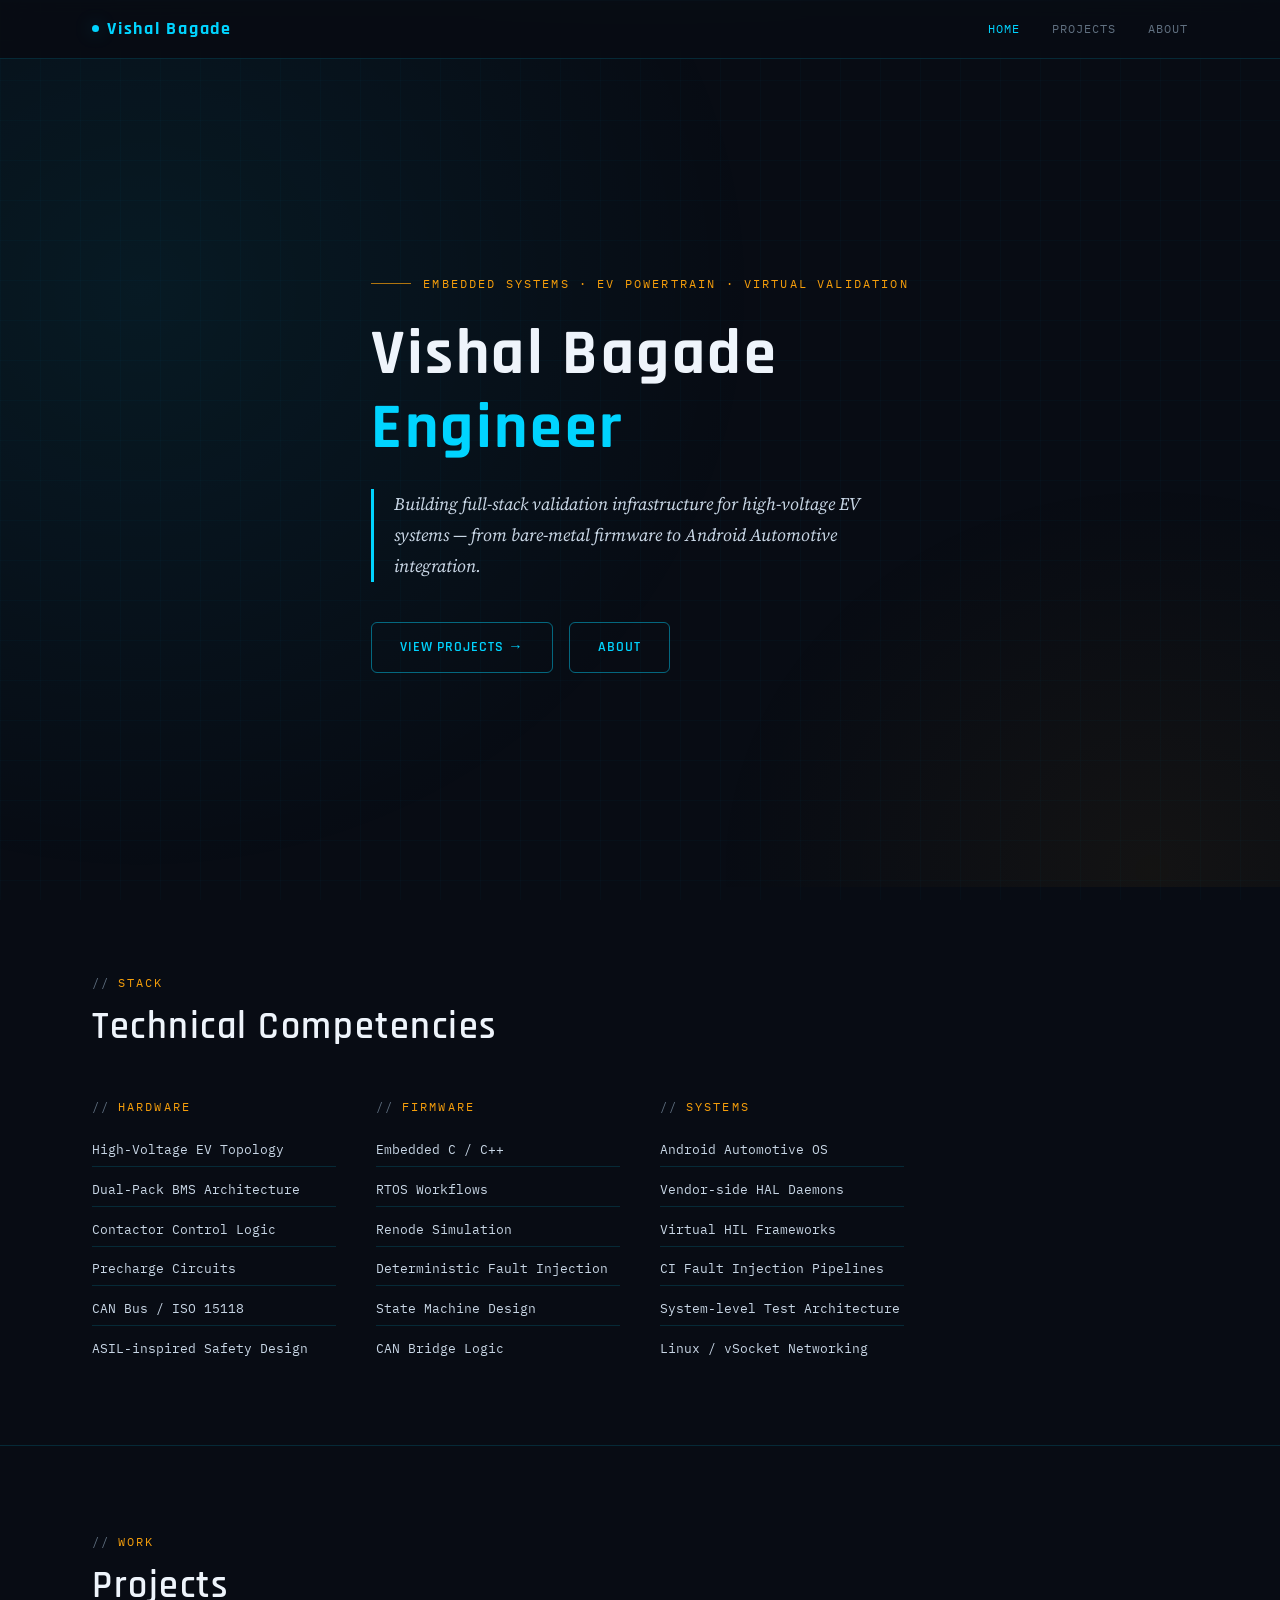
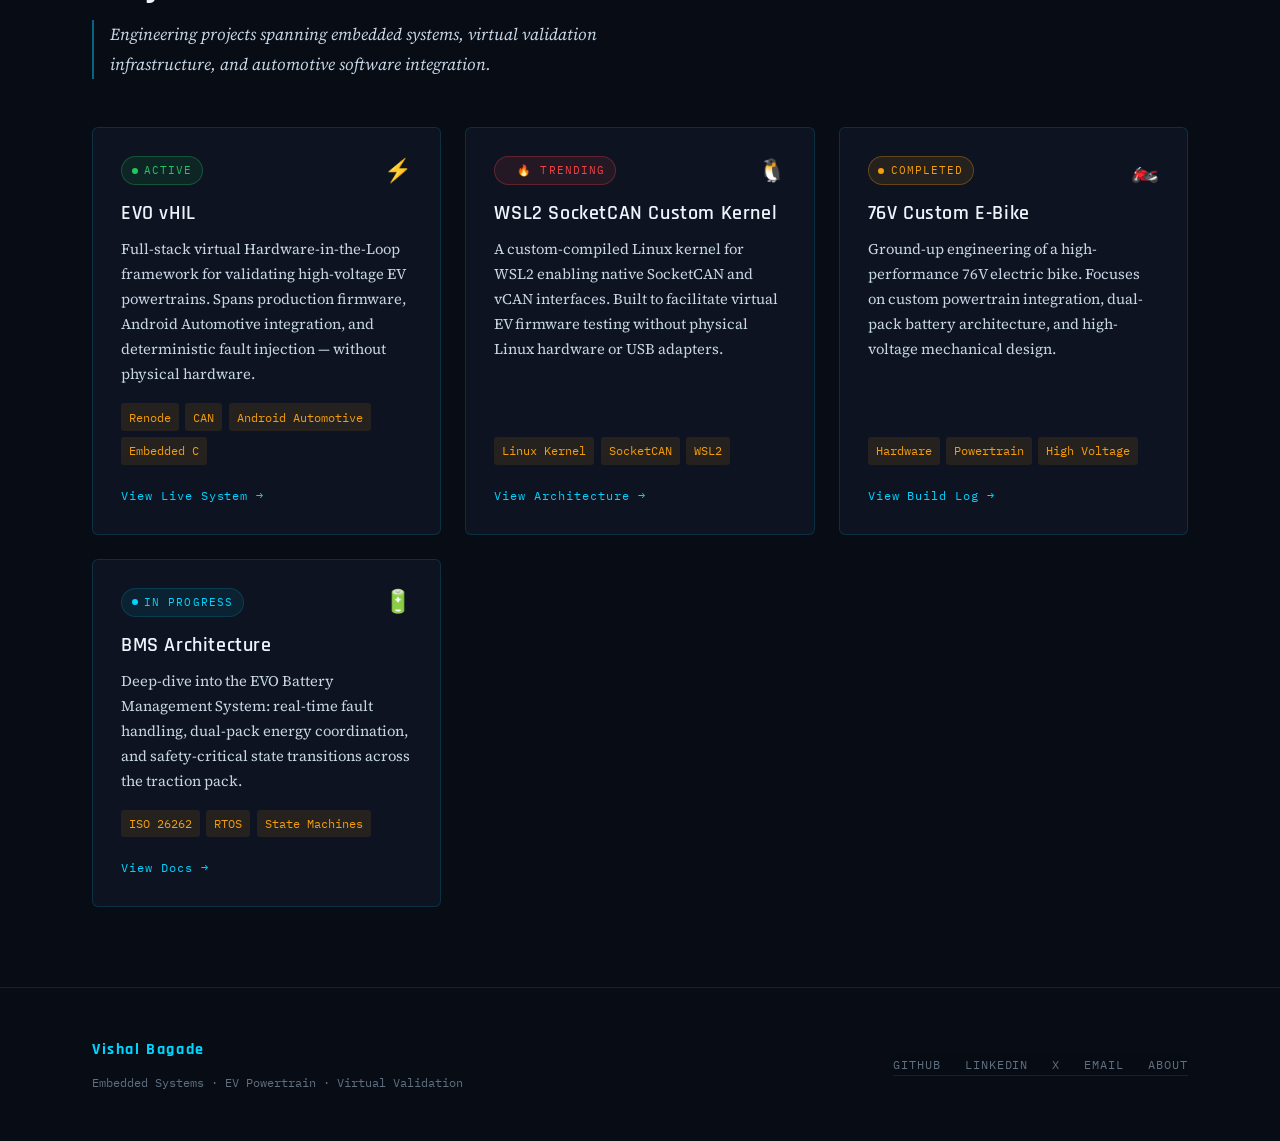
==== commit 27b884d6: "Update index.html" ====
--- a/index.html
+++ b/index.html
@@ -131,8 +131,7 @@
 
     <div class="project-grid">
 
-      <!-- Project card: EVO vHIL -->
-      <a href="https://evovhil.com/" class="project-card" aria-label="EVO vHIL — Virtual HIL for EV Powertrain Validation">
+      <a href="https://evovhil.com/" target="_blank" rel="noopener noreferrer" class="project-card" aria-label="EVO vHIL — Virtual HIL for EV Powertrain Validation">
         <div class="project-card-top">
           <div class="project-status project-status--active">Active</div>
           <div class="project-card-icon">⚡</div>
@@ -147,46 +146,61 @@
           <span class="tech-tag">Android Automotive</span>
           <span class="tech-tag">Embedded C</span>
         </div>
-        <div class="project-card-cta">View Project →</div>
-      </a>
-
-      <!-- Project card: BMS Architecture (placeholder) -->
-      <a href="https://bms.evovhil.com/" class="project-card" aria-label="BMS Architecture — Battery Management System deep dive">
+        <div class="project-card-cta">View Live System →</div>
+      </a>
+
+      <a href="/wsl2-socketcan/" class="project-card" aria-label="WSL2 SocketCAN vCAN Kernel">
+        <div class="project-card-top">
+          <div class="project-status" style="background: rgba(239, 68, 68, 0.1); border: 1px solid rgba(239, 68, 68, 0.3); color: #ef4444;">🔥 Trending</div>
+          <div class="project-card-icon">🐧</div>
+        </div>
+        <h3 class="project-card-title">WSL2 SocketCAN Custom Kernel</h3>
+        <p class="project-card-body">
+          A custom-compiled Linux kernel for WSL2 enabling native SocketCAN and vCAN interfaces. Built to facilitate virtual EV firmware testing without physical Linux hardware or USB adapters.
+        </p>
+        <div class="project-card-stack">
+          <span class="tech-tag">Linux Kernel</span>
+          <span class="tech-tag">SocketCAN</span>
+          <span class="tech-tag">WSL2</span>
+        </div>
+        <div class="project-card-cta">View Architecture →</div>
+      </a>
+
+      <a href="/electric-bike-76v/" class="project-card" aria-label="76V Custom Electric Bike Build">
+        <div class="project-card-top">
+          <div class="project-status project-status--completed">Completed</div>
+          <div class="project-card-icon">🏍️</div>
+        </div>
+        <h3 class="project-card-title">76V Custom E-Bike</h3>
+        <p class="project-card-body">
+          Ground-up engineering of a high-performance 76V electric bike. Focuses on custom powertrain integration, dual-pack battery architecture, and high-voltage mechanical design.
+        </p>
+        <div class="project-card-stack">
+          <span class="tech-tag">Hardware</span>
+          <span class="tech-tag">Powertrain</span>
+          <span class="tech-tag">High Voltage</span>
+        </div>
+        <div class="project-card-cta">View Build Log →</div>
+      </a>
+
+      <a href="https://bms.evovhil.com/" target="_blank" rel="noopener noreferrer" class="project-card" aria-label="BMS Architecture — Battery Management System deep dive">
         <div class="project-card-top">
           <div class="project-status project-status--wip">In Progress</div>
           <div class="project-card-icon">🔋</div>
         </div>
         <h3 class="project-card-title">BMS Architecture</h3>
         <p class="project-card-body">
-          Deep-dive into the EVO Battery Management System: real-time fault handling, dual-pack energy coordination, and safety-critical state transitions across the 84S traction pack.
+          Deep-dive into the EVO Battery Management System: real-time fault handling, dual-pack energy coordination, and safety-critical state transitions across the traction pack.
         </p>
         <div class="project-card-stack">
           <span class="tech-tag">ISO 26262</span>
           <span class="tech-tag">RTOS</span>
-          <span class="tech-tag">Fault Injection</span>
-        </div>
-        <div class="project-card-cta">View Architecture →</div>
-      </a>
-
-      <!-- Template placeholder — duplicate and fill in -->
-      <a href="/projects/placeholder/" class="project-card project-card--muted" aria-label="Project — coming soon">
-        <div class="project-card-top">
-          <div class="project-status project-status--planned">Planned</div>
-          <div class="project-card-icon">🧪</div>
-        </div>
-        <h3 class="project-card-title">Project Title</h3>
-        <p class="project-card-body">
-          Short description of the project — what it validates, what problem it solves, and the core technical approach. Keep it to 2–3 sentences.
-        </p>
-        <div class="project-card-stack">
-          <span class="tech-tag">Tag</span>
-          <span class="tech-tag">Tag</span>
-        </div>
-        <div class="project-card-cta">View Project →</div>
-      </a>
-
-    </div>
-  </div>
+          <span class="tech-tag">State Machines</span>
+        </div>
+        <div class="project-card-cta">View Docs →</div>
+      </a>
+
+    </div>
 </section>
 
 <!-- ── FOOTER ── -->
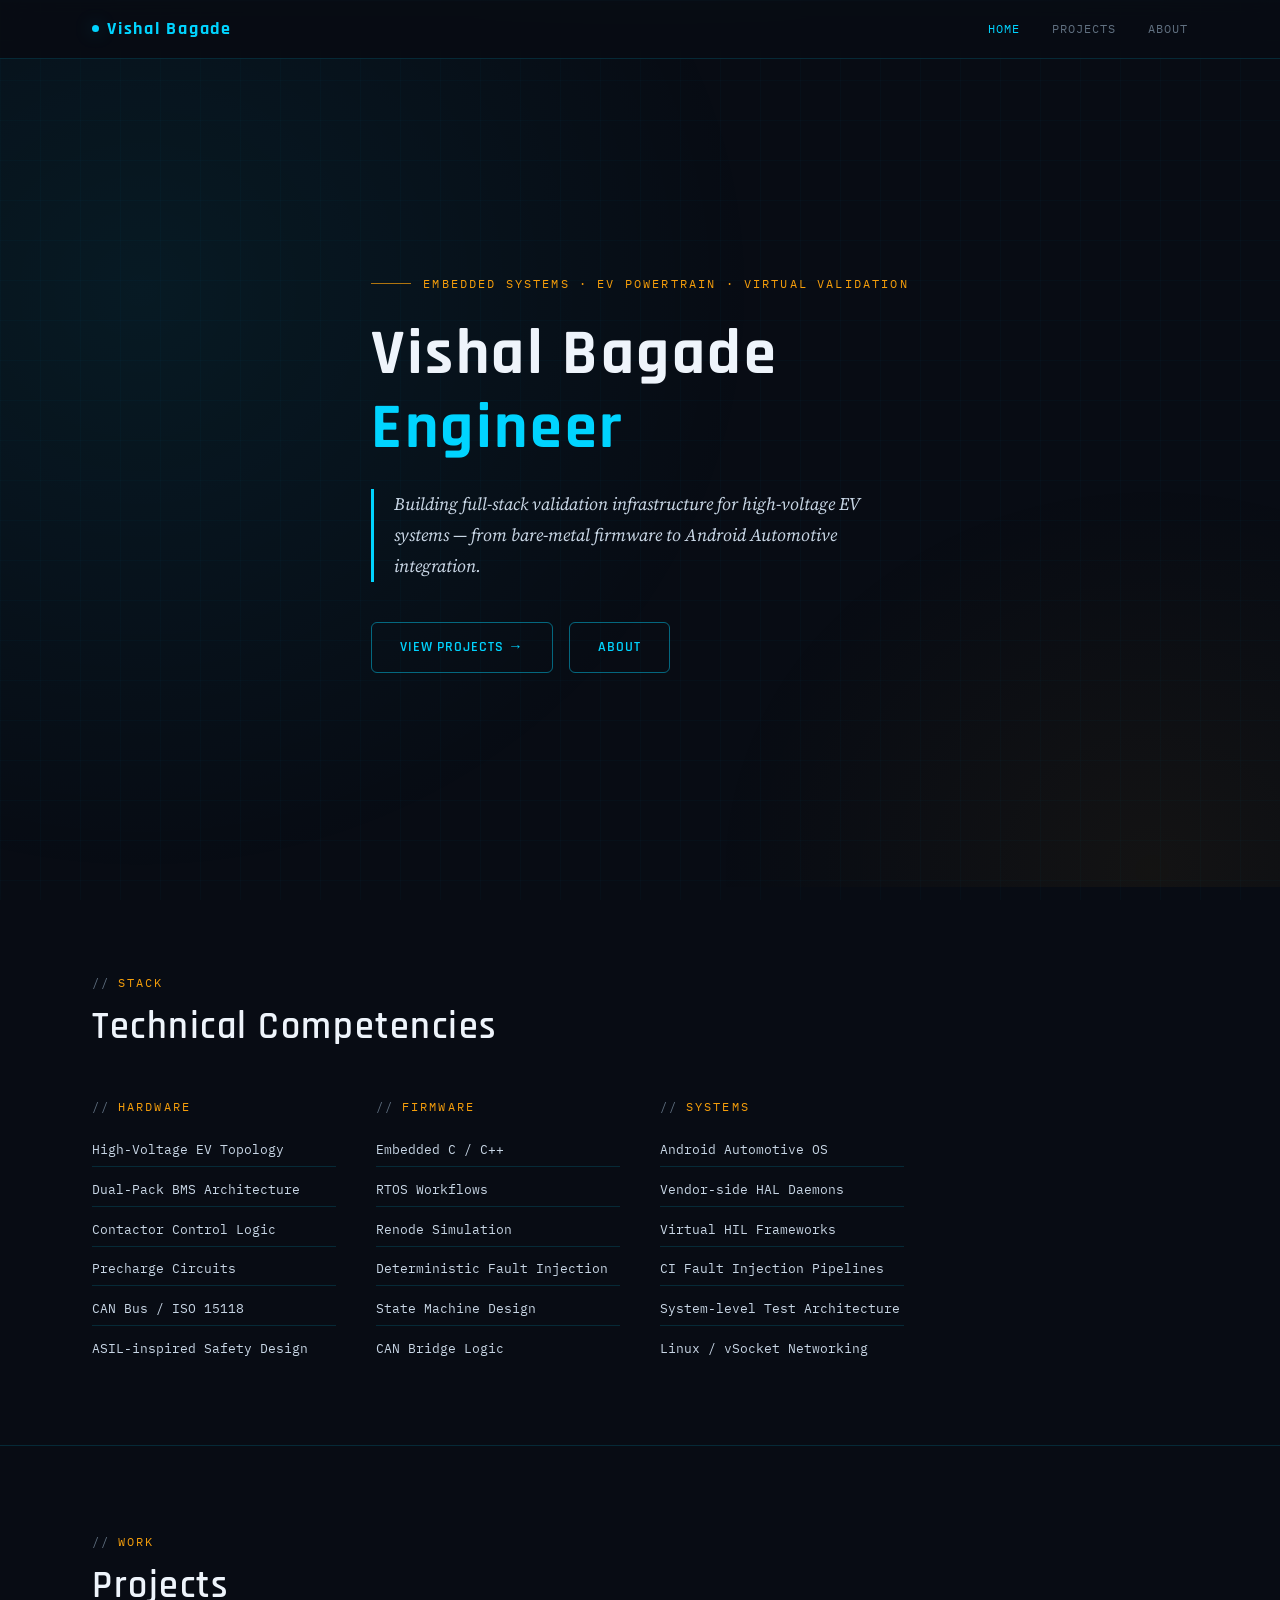
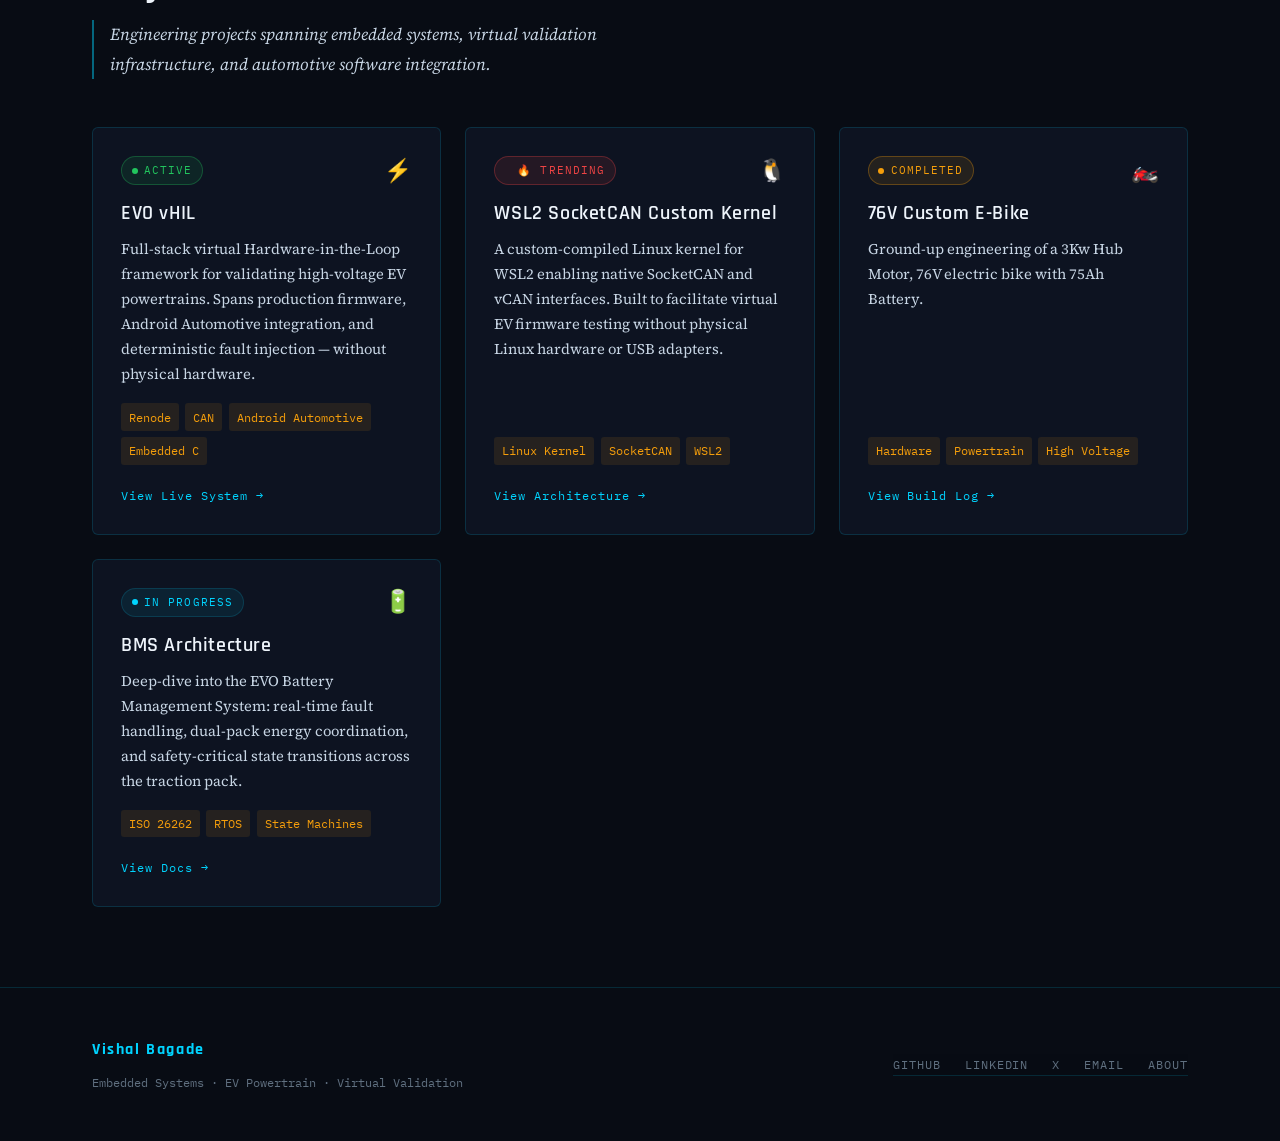
==== commit 5ec4ebe1: "Update index.html" ====
--- a/index.html
+++ b/index.html
@@ -173,7 +173,7 @@
         </div>
         <h3 class="project-card-title">76V Custom E-Bike</h3>
         <p class="project-card-body">
-          Ground-up engineering of a high-performance 76V electric bike. Focuses on custom powertrain integration, dual-pack battery architecture, and high-voltage mechanical design.
+          Ground-up engineering of a 3Kw Hub Motor, 76V electric bike with 75Ah Battery. 
         </p>
         <div class="project-card-stack">
           <span class="tech-tag">Hardware</span>
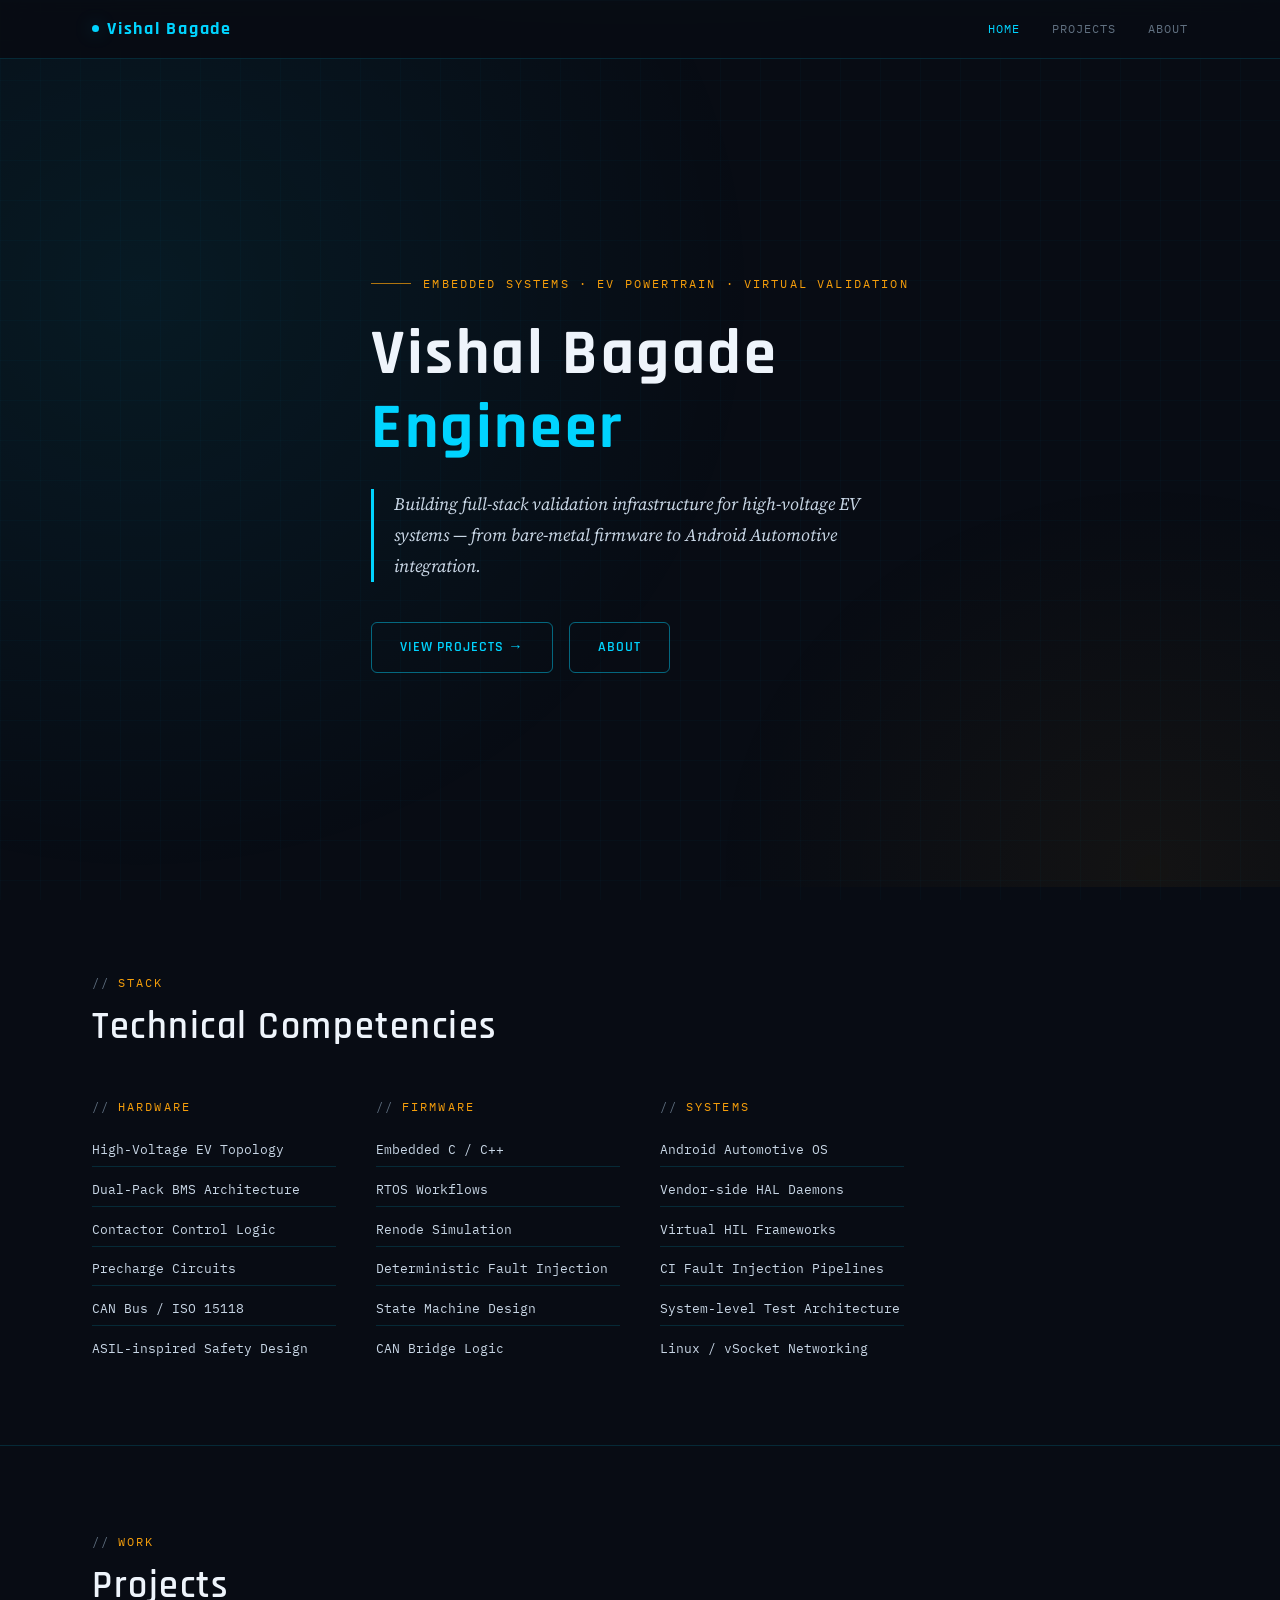
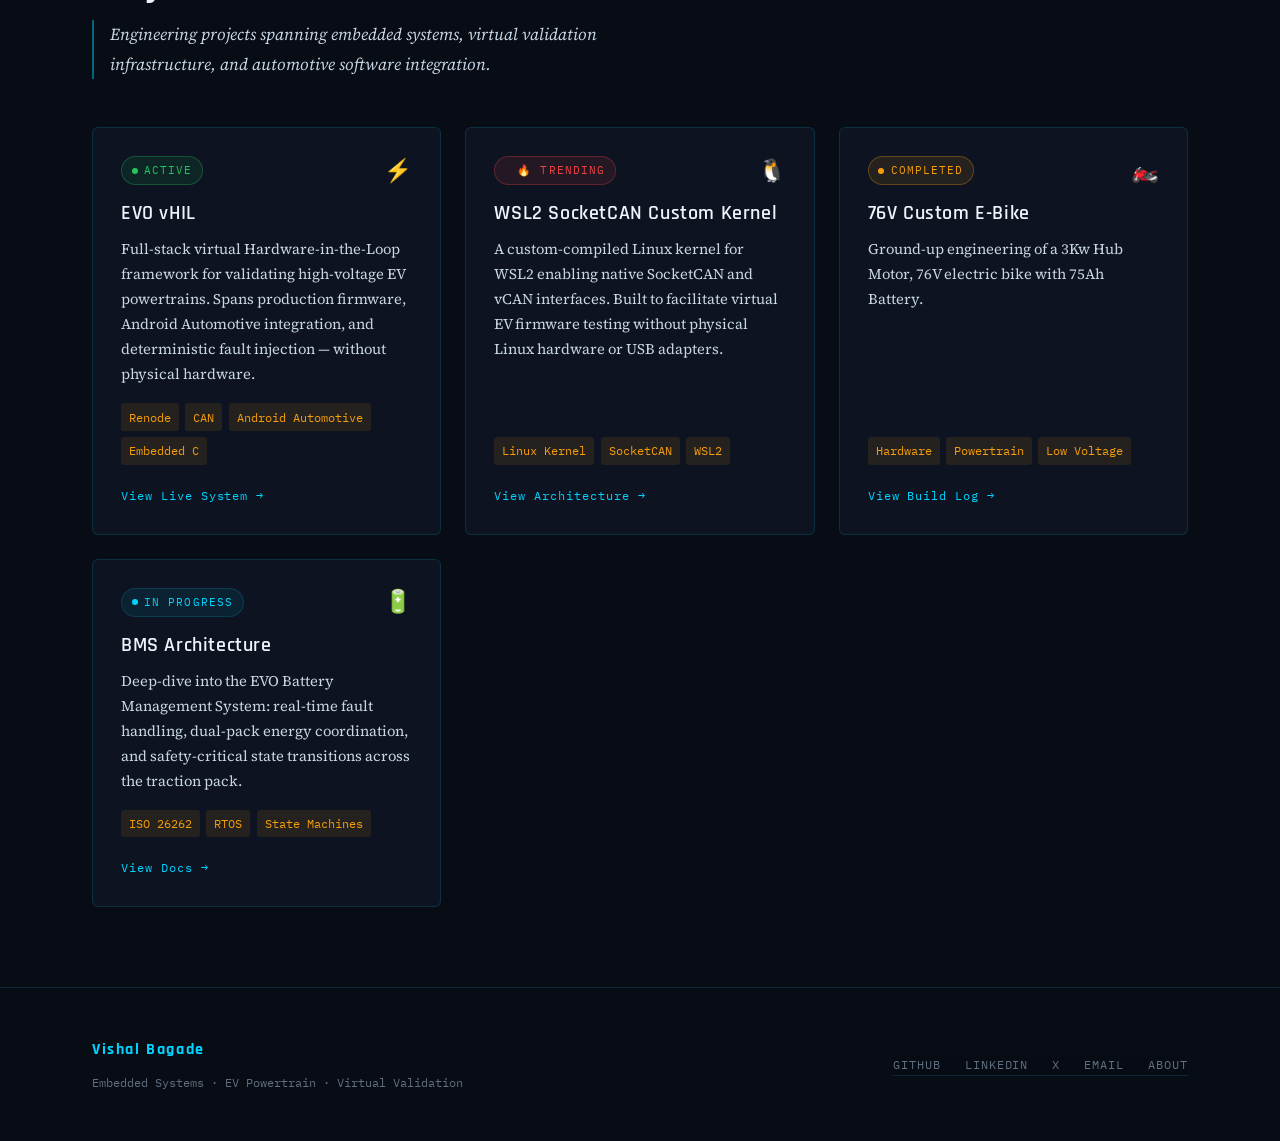
==== commit f54cbbf2: "Update index.html" ====
--- a/index.html
+++ b/index.html
@@ -178,7 +178,7 @@
         <div class="project-card-stack">
           <span class="tech-tag">Hardware</span>
           <span class="tech-tag">Powertrain</span>
-          <span class="tech-tag">High Voltage</span>
+          <span class="tech-tag">Low Voltage</span>
         </div>
         <div class="project-card-cta">View Build Log →</div>
       </a>
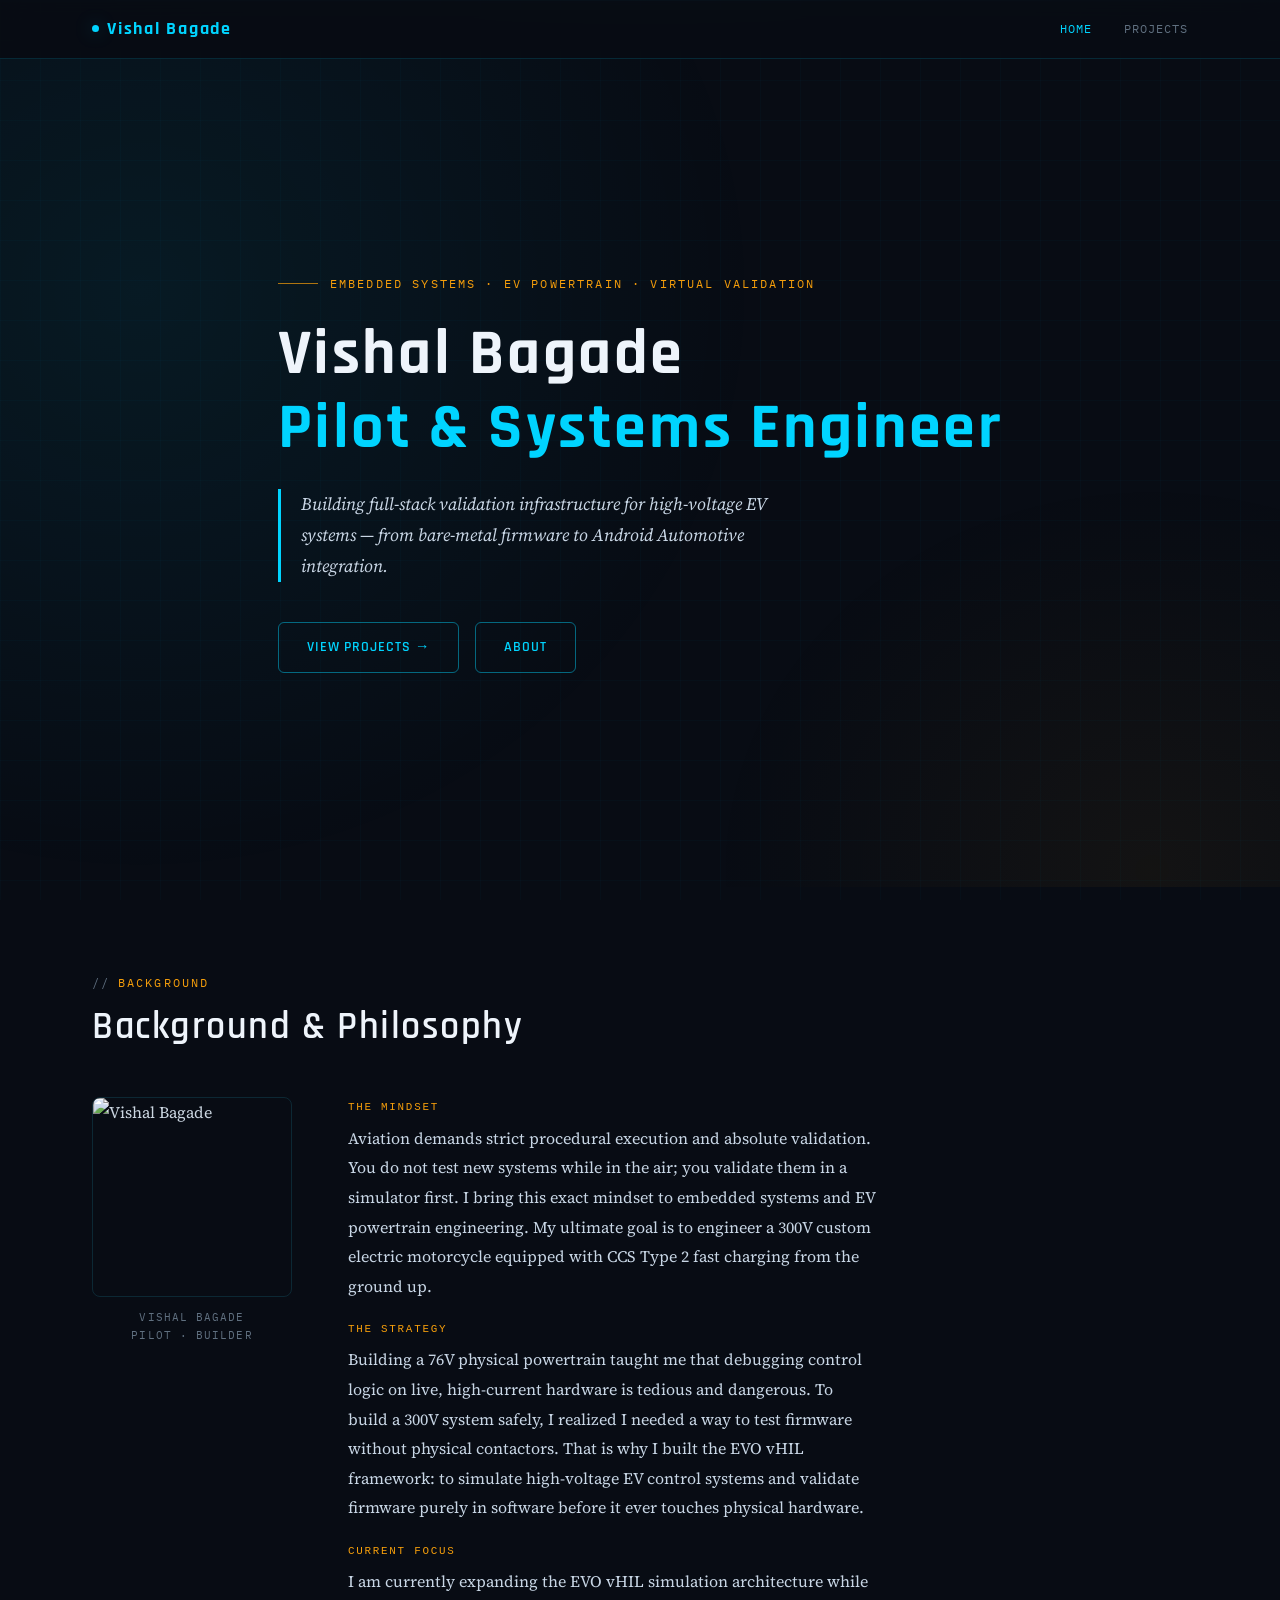
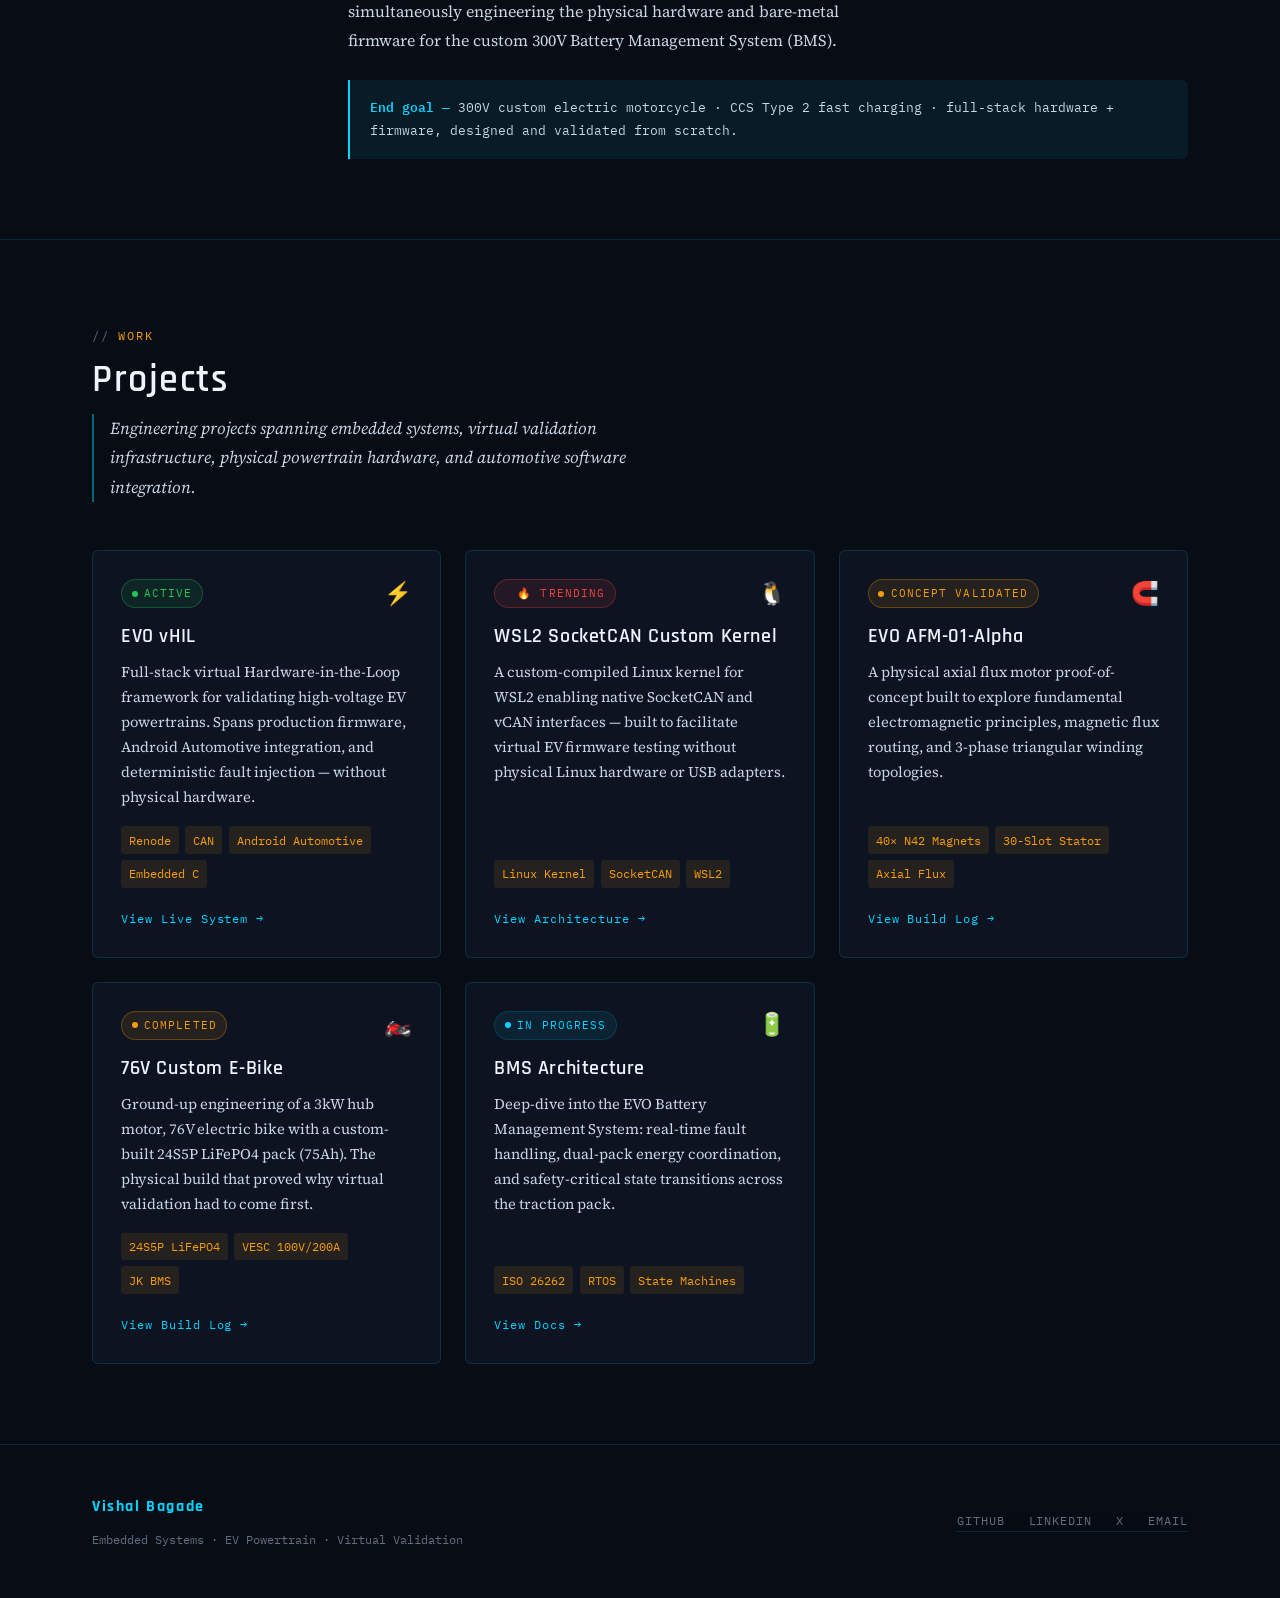
==== commit 2b0563c4: "Update index.html" ====
--- a/index.html
+++ b/index.html
@@ -3,32 +3,132 @@
 <head>
   <meta charset="UTF-8" />
   <meta name="viewport" content="width=device-width, initial-scale=1.0" />
-  <title>Vishal Bagade — Embedded Systems & EV Engineering</title>
+  <title>Vishal Bagade — Pilot & Systems Engineer</title>
   <meta name="author" content="Vishal Bagade" />
-  <meta name="description" content="Vishal Bagade — embedded systems engineer working on EV powertrain validation, firmware, and virtual HIL frameworks." />
+  <meta name="description" content="Vishal Bagade — pilot and systems engineer building high-voltage EV powertrain hardware, firmware, and virtual validation frameworks." />
   <meta name="robots" content="index, follow" />
 
   <!-- Open Graph -->
-  <meta property="og:title" content="Vishal Bagade — Embedded Systems & EV Engineering" />
-  <meta property="og:description" content="Embedded systems engineer working on EV powertrain validation, firmware, and virtual HIL frameworks." />
+  <meta property="og:title" content="Vishal Bagade — Pilot & Systems Engineer" />
+  <meta property="og:description" content="Pilot and systems engineer building high-voltage EV powertrain hardware, firmware, and virtual validation frameworks." />
   <meta property="og:url" content="https://vishal.evovhil.com/" />
   <meta property="og:type" content="profile" />
 
   <!-- Twitter -->
   <meta name="twitter:card" content="summary_large_image" />
-  <meta name="twitter:title" content="Vishal Bagade — Embedded Systems & EV Engineering" />
-  <meta name="twitter:description" content="Embedded systems engineer working on EV powertrain validation, firmware, and virtual HIL frameworks." />
+  <meta name="twitter:title" content="Vishal Bagade — Pilot & Systems Engineer" />
+  <meta name="twitter:description" content="Pilot and systems engineer building high-voltage EV powertrain hardware, firmware, and virtual validation frameworks." />
 
   <link rel="icon" href="/favicon.ico" type="image/x-icon" />
   <link rel="canonical" href="https://vishal.evovhil.com/" />
   <link rel="stylesheet" href="./style.css" />
   <link rel="stylesheet" href="./portfolio.css" />
 
-  <!-- Analytics — replace with your own tracking IDs -->
   <!-- Google tag (gtag.js) -->
-  <!-- <script async src="https://www.googletagmanager.com/gtag/js?id=G-XXXXXXXXXX"></script> -->
+  <script async src="https://www.googletagmanager.com/gtag/js?id=G-EVS54RD7KM"></script>
+  <script>
+    window.dataLayer = window.dataLayer || [];
+    function gtag(){dataLayer.push(arguments);}
+    gtag('js', new Date());
+    gtag('config', 'G-EVS54RD7KM');
+  </script>
+  <script>
+    function trackEvent(name, params = {}) {
+      gtag('event', name, params);
+    }
+  </script>
   <!-- GoatCounter -->
-  <!-- <script data-goatcounter="https://your-counter.goatcounter.com/count" async src="//gc.zgo.at/count.js"></script> -->
+  <script data-goatcounter="https://evo-vhil.goatcounter.com/count" async src="//gc.zgo.at/count.js"></script>
+
+  <style>
+    /* ── PROFILE BLOCK ────────────────────────────────────────────
+       Scoped to this page. Extends portfolio.css — no overrides.
+    ─────────────────────────────────────────────────────────────── */
+    .profile-grid {
+      display: grid;
+      grid-template-columns: 200px 1fr;
+      gap: 3.5rem;
+      align-items: start;
+    }
+
+    .profile-avatar-wrap {
+      position: sticky;
+      top: 5rem;
+    }
+
+    .profile-avatar {
+      display: block;
+      width: 100%;
+      aspect-ratio: 1 / 1;
+      object-fit: cover;
+      border-radius: 8px;
+      border: 1px solid var(--border);
+      filter: grayscale(25%);
+      transition: filter 0.35s ease, border-color 0.35s ease;
+    }
+    .profile-avatar:hover {
+      filter: grayscale(0%);
+      border-color: var(--border-hi);
+    }
+
+    .profile-avatar-label {
+      font-family: var(--mono);
+      font-size: 0.68rem;
+      letter-spacing: 0.1em;
+      text-transform: uppercase;
+      color: var(--text-dim);
+      text-align: center;
+      margin-top: 0.75rem;
+      line-height: 1.6;
+    }
+
+    .profile-body p {
+      font-size: 1rem;
+      line-height: 1.85;
+      color: var(--text);
+      max-width: 66ch;
+    }
+
+    /* Small amber label that leads each paragraph */
+    .para-label {
+      display: block;
+      font-family: var(--mono);
+      font-size: 0.68rem;
+      letter-spacing: 0.16em;
+      text-transform: uppercase;
+      color: var(--amber);
+      margin-bottom: 0.4rem;
+      font-weight: 500;
+    }
+
+    .profile-goal {
+      margin-top: 1.5rem;
+      padding: 1rem 1.25rem;
+      border-left: 2px solid var(--cyan);
+      background: var(--cyan-dim);
+      border-radius: 0 var(--radius) var(--radius) 0;
+      font-family: var(--mono);
+      font-size: 0.82rem;
+      color: var(--text);
+      line-height: 1.75;
+    }
+    .profile-goal strong { color: var(--cyan); }
+
+    @media (max-width: 820px) {
+      .profile-grid {
+        grid-template-columns: 1fr;
+        gap: 2rem;
+      }
+      .profile-avatar-wrap {
+        position: static;
+        display: flex;
+        flex-direction: column;
+        align-items: center;
+        max-width: 140px;
+        margin: 0 auto;
+      }
+    }
+  </style>
 </head>
 <body>
 <div class="scanline"></div>
@@ -45,7 +145,6 @@
     <div class="nav-links" id="navLinks">
       <a href="/" class="active">Home</a>
       <a href="#projects">Projects</a>
-      <a href="/about.html">About</a>
     </div>
   </div>
 </nav>
@@ -56,65 +155,83 @@
     <div class="hero-eyebrow">Embedded Systems · EV Powertrain · Virtual Validation</div>
     <h1 class="hero-title">
       Vishal Bagade<br>
-      <span>Engineer</span>
+      <span>Pilot &amp; Systems Engineer</span>
     </h1>
     <p class="hero-subtitle">
       Building full-stack validation infrastructure for high-voltage EV systems — from bare-metal firmware to Android Automotive integration.
     </p>
     <div class="btn-group">
-      <a href="#projects" class="btn btn-outline">View Projects →</a>
-      <a href="/about.html" class="btn btn-outline">About</a>
+      <a href="#projects" class="btn btn-outline" onclick="trackEvent('cta_projects')">View Projects →</a>
+      <a href="/about.html" class="btn btn-outline" onclick="trackEvent('cta_about')">About</a>
     </div>
   </div>
 </section>
 
-<!-- ── COMPETENCIES ── -->
-<section class="section" aria-label="Technical competencies">
+<!-- ── BACKGROUND & PHILOSOPHY ── -->
+<section class="section" aria-label="Background and philosophy">
   <div class="container">
+
     <div class="section-header">
-      <div class="section-tag">Stack</div>
-      <h2 class="section-title">Technical Competencies</h2>
-    </div>
-
-    <div class="competency-group">
-
-      <div class="competency-cluster">
-        <div class="competency-label">Hardware</div>
-        <ul class="stack-list" aria-label="Hardware skills">
-          <li>High-Voltage EV Topology</li>
-          <li>Dual-Pack BMS Architecture</li>
-          <li>Contactor Control Logic</li>
-          <li>Precharge Circuits</li>
-          <li>CAN Bus / ISO 15118</li>
-          <li>ASIL-inspired Safety Design</li>
-        </ul>
+      <div class="section-tag">Background</div>
+      <h2 class="section-title">Background &amp; Philosophy</h2>
+    </div>
+
+    <div class="profile-grid">
+
+      <!-- Left: Avatar -->
+      <div class="profile-avatar-wrap">
+        <img
+          class="profile-avatar"
+          src="https://github.com/vishal0002.png"
+          alt="Vishal Bagade"
+          width="200"
+          height="200"
+          loading="lazy"
+        />
+        <p class="profile-avatar-label">
+          Vishal Bagade<br>
+          Pilot · Builder
+        </p>
       </div>
 
-      <div class="competency-cluster">
-        <div class="competency-label">Firmware</div>
-        <ul class="stack-list" aria-label="Firmware skills">
-          <li>Embedded C / C++</li>
-          <li>RTOS Workflows</li>
-          <li>Renode Simulation</li>
-          <li>Deterministic Fault Injection</li>
-          <li>State Machine Design</li>
-          <li>CAN Bridge Logic</li>
-        </ul>
+      <!-- Right: Story -->
+      <div class="profile-body">
+
+        <p>
+          <strong class="para-label">The Mindset</strong>
+          Aviation demands strict procedural execution and absolute validation.
+          You do not test new systems while in the air; you validate them in a simulator first.
+          I bring this exact mindset to embedded systems and EV powertrain engineering.
+          My ultimate goal is to engineer a 300V custom electric motorcycle equipped with
+          CCS Type 2 fast charging from the ground up.
+        </p>
+
+        <p>
+          <strong class="para-label">The Strategy</strong>
+          Building a 76V physical powertrain taught me that debugging control logic on live,
+          high-current hardware is tedious and dangerous. To build a 300V system safely,
+          I realized I needed a way to test firmware without physical contactors.
+          That is why I built the EVO vHIL framework: to simulate high-voltage EV control
+          systems and validate firmware purely in software before it ever touches
+          physical hardware.
+        </p>
+
+        <p>
+          <strong class="para-label">Current Focus</strong>
+          I am currently expanding the EVO vHIL simulation architecture while simultaneously
+          engineering the physical hardware and bare-metal firmware for the custom 300V
+          Battery Management System (BMS).
+        </p>
+
+        <div class="profile-goal" role="note" aria-label="Long-term engineering goal">
+          <strong>End goal —</strong>
+          300V custom electric motorcycle · CCS Type 2 fast charging ·
+          full-stack hardware + firmware, designed and validated from scratch.
+        </div>
+
       </div>
-
-      <div class="competency-cluster">
-        <div class="competency-label">Systems</div>
-        <ul class="stack-list" aria-label="Systems skills">
-          <li>Android Automotive OS</li>
-          <li>Vendor-side HAL Daemons</li>
-          <li>Virtual HIL Frameworks</li>
-          <li>CI Fault Injection Pipelines</li>
-          <li>System-level Test Architecture</li>
-          <li>Linux / vSocket Networking</li>
-        </ul>
-      </div>
-
-    </div>
+    </div>
+
   </div>
 </section>
 
@@ -125,20 +242,27 @@
       <div class="section-tag">Work</div>
       <h2 class="section-title">Projects</h2>
       <p class="section-lead">
-        Engineering projects spanning embedded systems, virtual validation infrastructure, and automotive software integration.
+        Engineering projects spanning embedded systems, virtual validation infrastructure,
+        physical powertrain hardware, and automotive software integration.
       </p>
     </div>
 
     <div class="project-grid">
 
-      <a href="https://evovhil.com/" target="_blank" rel="noopener noreferrer" class="project-card" aria-label="EVO vHIL — Virtual HIL for EV Powertrain Validation">
+      <!-- 1. EVO vHIL -->
+      <a href="https://evovhil.com/" target="_blank" rel="noopener noreferrer"
+         class="project-card"
+         aria-label="EVO vHIL — Virtual HIL for EV Powertrain Validation"
+         onclick="trackEvent('project_click', { project: 'evo_vhil' })">
         <div class="project-card-top">
           <div class="project-status project-status--active">Active</div>
           <div class="project-card-icon">⚡</div>
         </div>
         <h3 class="project-card-title">EVO vHIL</h3>
         <p class="project-card-body">
-          Full-stack virtual Hardware-in-the-Loop framework for validating high-voltage EV powertrains. Spans production firmware, Android Automotive integration, and deterministic fault injection — without physical hardware.
+          Full-stack virtual Hardware-in-the-Loop framework for validating high-voltage EV
+          powertrains. Spans production firmware, Android Automotive integration, and
+          deterministic fault injection — without physical hardware.
         </p>
         <div class="project-card-stack">
           <span class="tech-tag">Renode</span>
@@ -149,14 +273,23 @@
         <div class="project-card-cta">View Live System →</div>
       </a>
 
-      <a href="/wsl2-socketcan/" class="project-card" aria-label="WSL2 SocketCAN vCAN Kernel">
+      <!-- 2. WSL2 SocketCAN -->
+      <a href="/wsl2-socketcan/"
+         class="project-card"
+         aria-label="WSL2 SocketCAN Custom Kernel"
+         onclick="trackEvent('project_click', { project: 'wsl2_socketcan' })">
         <div class="project-card-top">
-          <div class="project-status" style="background: rgba(239, 68, 68, 0.1); border: 1px solid rgba(239, 68, 68, 0.3); color: #ef4444;">🔥 Trending</div>
+          <div class="project-status"
+               style="background:rgba(239,68,68,0.1);border:1px solid rgba(239,68,68,0.3);color:#ef4444;">
+            🔥 Trending
+          </div>
           <div class="project-card-icon">🐧</div>
         </div>
         <h3 class="project-card-title">WSL2 SocketCAN Custom Kernel</h3>
         <p class="project-card-body">
-          A custom-compiled Linux kernel for WSL2 enabling native SocketCAN and vCAN interfaces. Built to facilitate virtual EV firmware testing without physical Linux hardware or USB adapters.
+          A custom-compiled Linux kernel for WSL2 enabling native SocketCAN and vCAN
+          interfaces — built to facilitate virtual EV firmware testing without physical
+          Linux hardware or USB adapters.
         </p>
         <div class="project-card-stack">
           <span class="tech-tag">Linux Kernel</span>
@@ -166,31 +299,66 @@
         <div class="project-card-cta">View Architecture →</div>
       </a>
 
-      <a href="/electric-bike-76v/" class="project-card" aria-label="76V Custom Electric Bike Build">
+      <!-- 3. EVO AFM-01-Alpha (NEW) -->
+      <a href="/evo-afm-01-alpha/"
+         class="project-card"
+         aria-label="EVO AFM-01-Alpha — Axial Flux Motor proof-of-concept"
+         onclick="trackEvent('project_click', { project: 'afm_01_alpha' })">
+        <div class="project-card-top">
+          <div class="project-status project-status--completed">Concept Validated</div>
+          <div class="project-card-icon">🧲</div>
+        </div>
+        <h3 class="project-card-title">EVO AFM-01-Alpha</h3>
+        <p class="project-card-body">
+          A physical axial flux motor proof-of-concept built to explore fundamental
+          electromagnetic principles, magnetic flux routing, and 3-phase triangular
+          winding topologies.
+        </p>
+        <div class="project-card-stack">
+          <span class="tech-tag">40× N42 Magnets</span>
+          <span class="tech-tag">30-Slot Stator</span>
+          <span class="tech-tag">Axial Flux</span>
+        </div>
+        <div class="project-card-cta">View Build Log →</div>
+      </a>
+
+      <!-- 4. 76V Custom E-Bike -->
+      <a href="/electric-bike-76v/"
+         class="project-card"
+         aria-label="76V Custom Electric Bike Build"
+         onclick="trackEvent('project_click', { project: '76v_bike' })">
         <div class="project-card-top">
           <div class="project-status project-status--completed">Completed</div>
           <div class="project-card-icon">🏍️</div>
         </div>
         <h3 class="project-card-title">76V Custom E-Bike</h3>
         <p class="project-card-body">
-          Ground-up engineering of a 3Kw Hub Motor, 76V electric bike with 75Ah Battery. 
+          Ground-up engineering of a 3kW hub motor, 76V electric bike with a custom-built
+          24S5P LiFePO4 pack (75Ah). The physical build that proved why virtual validation
+          had to come first.
         </p>
         <div class="project-card-stack">
-          <span class="tech-tag">Hardware</span>
-          <span class="tech-tag">Powertrain</span>
-          <span class="tech-tag">Low Voltage</span>
+          <span class="tech-tag">24S5P LiFePO4</span>
+          <span class="tech-tag">VESC 100V/200A</span>
+          <span class="tech-tag">JK BMS</span>
         </div>
         <div class="project-card-cta">View Build Log →</div>
       </a>
 
-      <a href="https://bms.evovhil.com/" target="_blank" rel="noopener noreferrer" class="project-card" aria-label="BMS Architecture — Battery Management System deep dive">
+      <!-- 5. BMS Architecture -->
+      <a href="https://bms.evovhil.com/" target="_blank" rel="noopener noreferrer"
+         class="project-card"
+         aria-label="BMS Architecture — Battery Management System deep dive"
+         onclick="trackEvent('project_click', { project: 'bms_arch' })">
         <div class="project-card-top">
           <div class="project-status project-status--wip">In Progress</div>
           <div class="project-card-icon">🔋</div>
         </div>
         <h3 class="project-card-title">BMS Architecture</h3>
         <p class="project-card-body">
-          Deep-dive into the EVO Battery Management System: real-time fault handling, dual-pack energy coordination, and safety-critical state transitions across the traction pack.
+          Deep-dive into the EVO Battery Management System: real-time fault handling,
+          dual-pack energy coordination, and safety-critical state transitions across
+          the traction pack.
         </p>
         <div class="project-card-stack">
           <span class="tech-tag">ISO 26262</span>
@@ -201,6 +369,7 @@
       </a>
 
     </div>
+  </div>
 </section>
 
 <!-- ── FOOTER ── -->
@@ -211,17 +380,20 @@
       <div class="footer-meta mt-1">Embedded Systems · EV Powertrain · Virtual Validation</div>
     </div>
     <nav class="footer-nav" aria-label="Footer navigation">
-      <a href="https://github.com/vishal0002" target="_blank" rel="noopener noreferrer">GitHub</a>
-      <a href="https://www.linkedin.com/in/vishal-bagade/" target="_blank" rel="noopener noreferrer">LinkedIn</a>
-      <a href="https://x.com/VishalBagade121" target="_blank" rel="noopener noreferrer">X</a>
-      <a href="mailto:vishalbagade@gmail.com">Email</a>
-      <a href="/about.html">About</a>
+      <a href="https://github.com/vishal0002" target="_blank" rel="noopener noreferrer"
+         onclick="trackEvent('outbound_social', { platform: 'github' })">GitHub</a>
+      <a href="https://www.linkedin.com/in/vishal-bagade/" target="_blank" rel="noopener noreferrer"
+         onclick="trackEvent('outbound_social', { platform: 'linkedin' })">LinkedIn</a>
+      <a href="https://x.com/VishalBagade121" target="_blank" rel="noopener noreferrer"
+         onclick="trackEvent('outbound_social', { platform: 'x' })">X</a>
+      <a href="mailto:vishalbagade@gmail.com"
+         onclick="trackEvent('contact_click', { method: 'email_footer' })">Email</a>
+      
     </nav>
   </div>
 </footer>
 
 <script>
-// Hamburger nav toggle
 const navToggle = document.getElementById('navToggle');
 const navLinks  = document.getElementById('navLinks');
 if (navToggle && navLinks) {
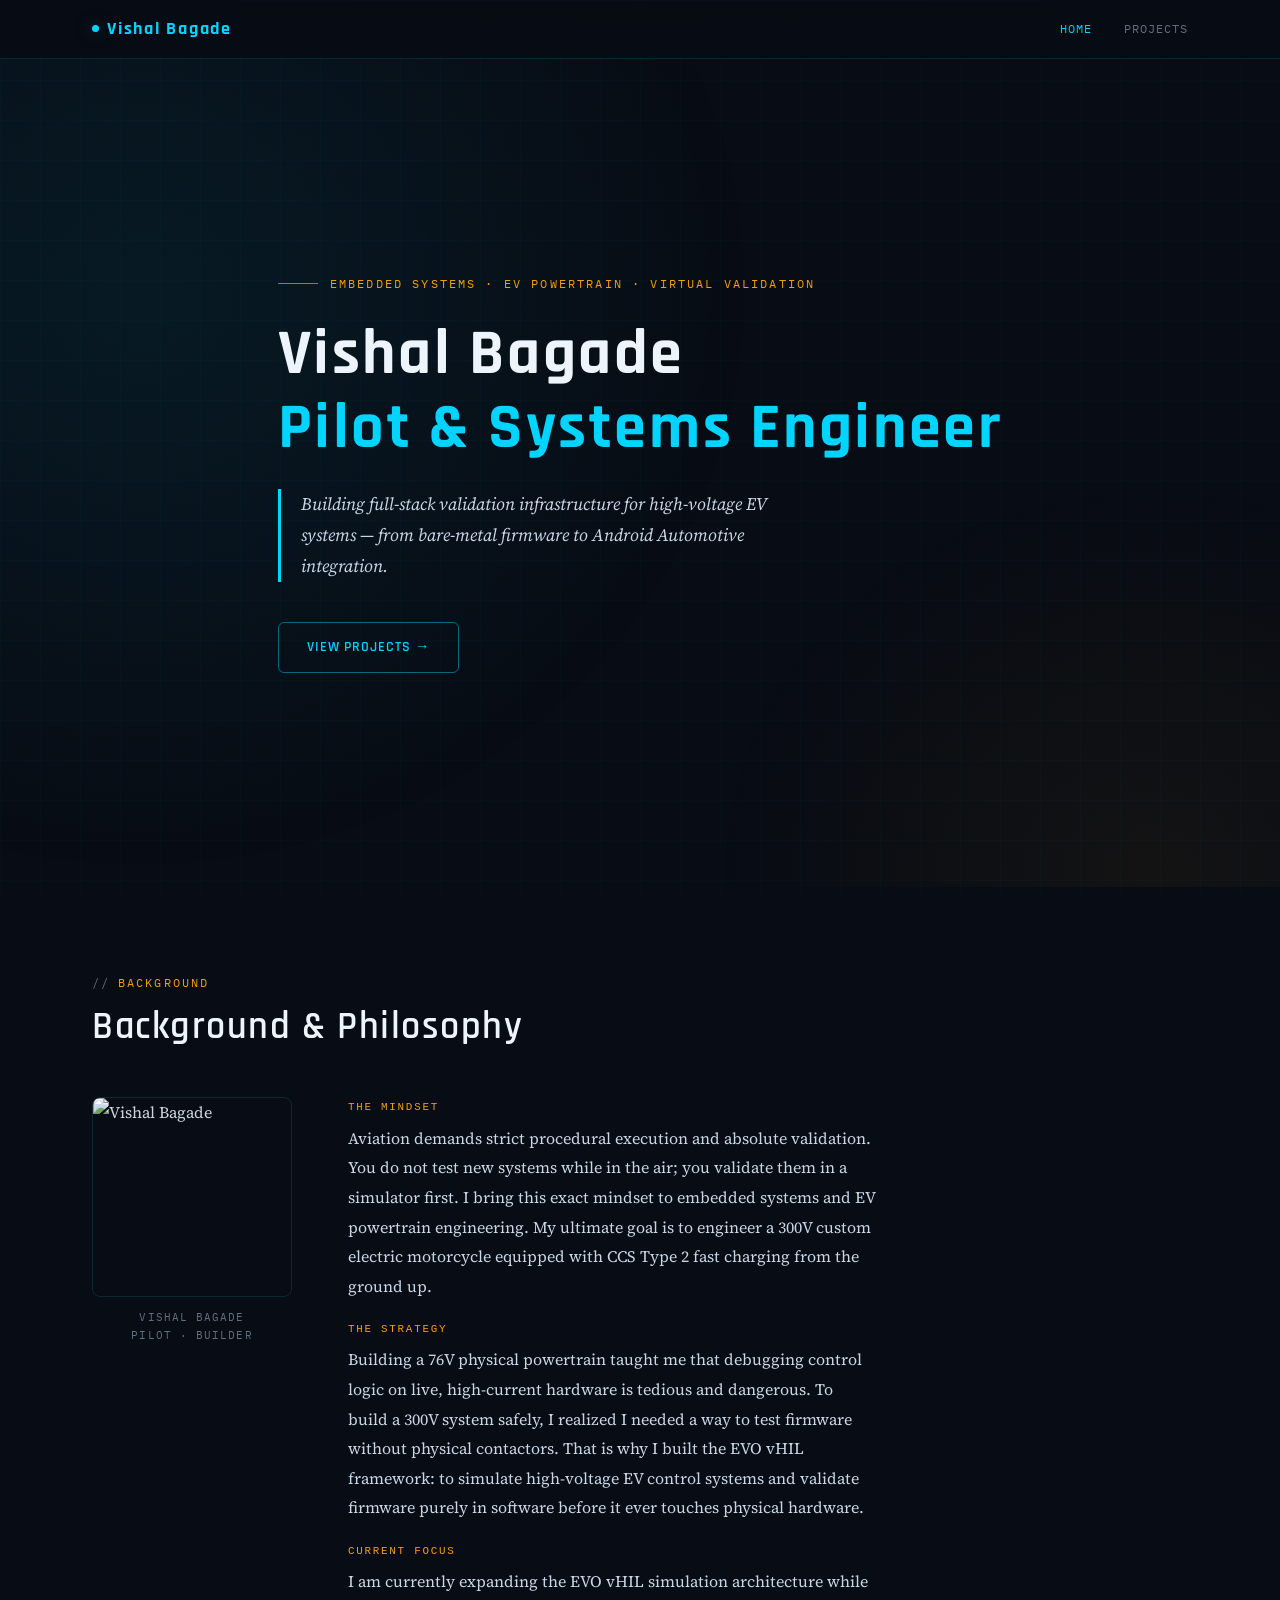
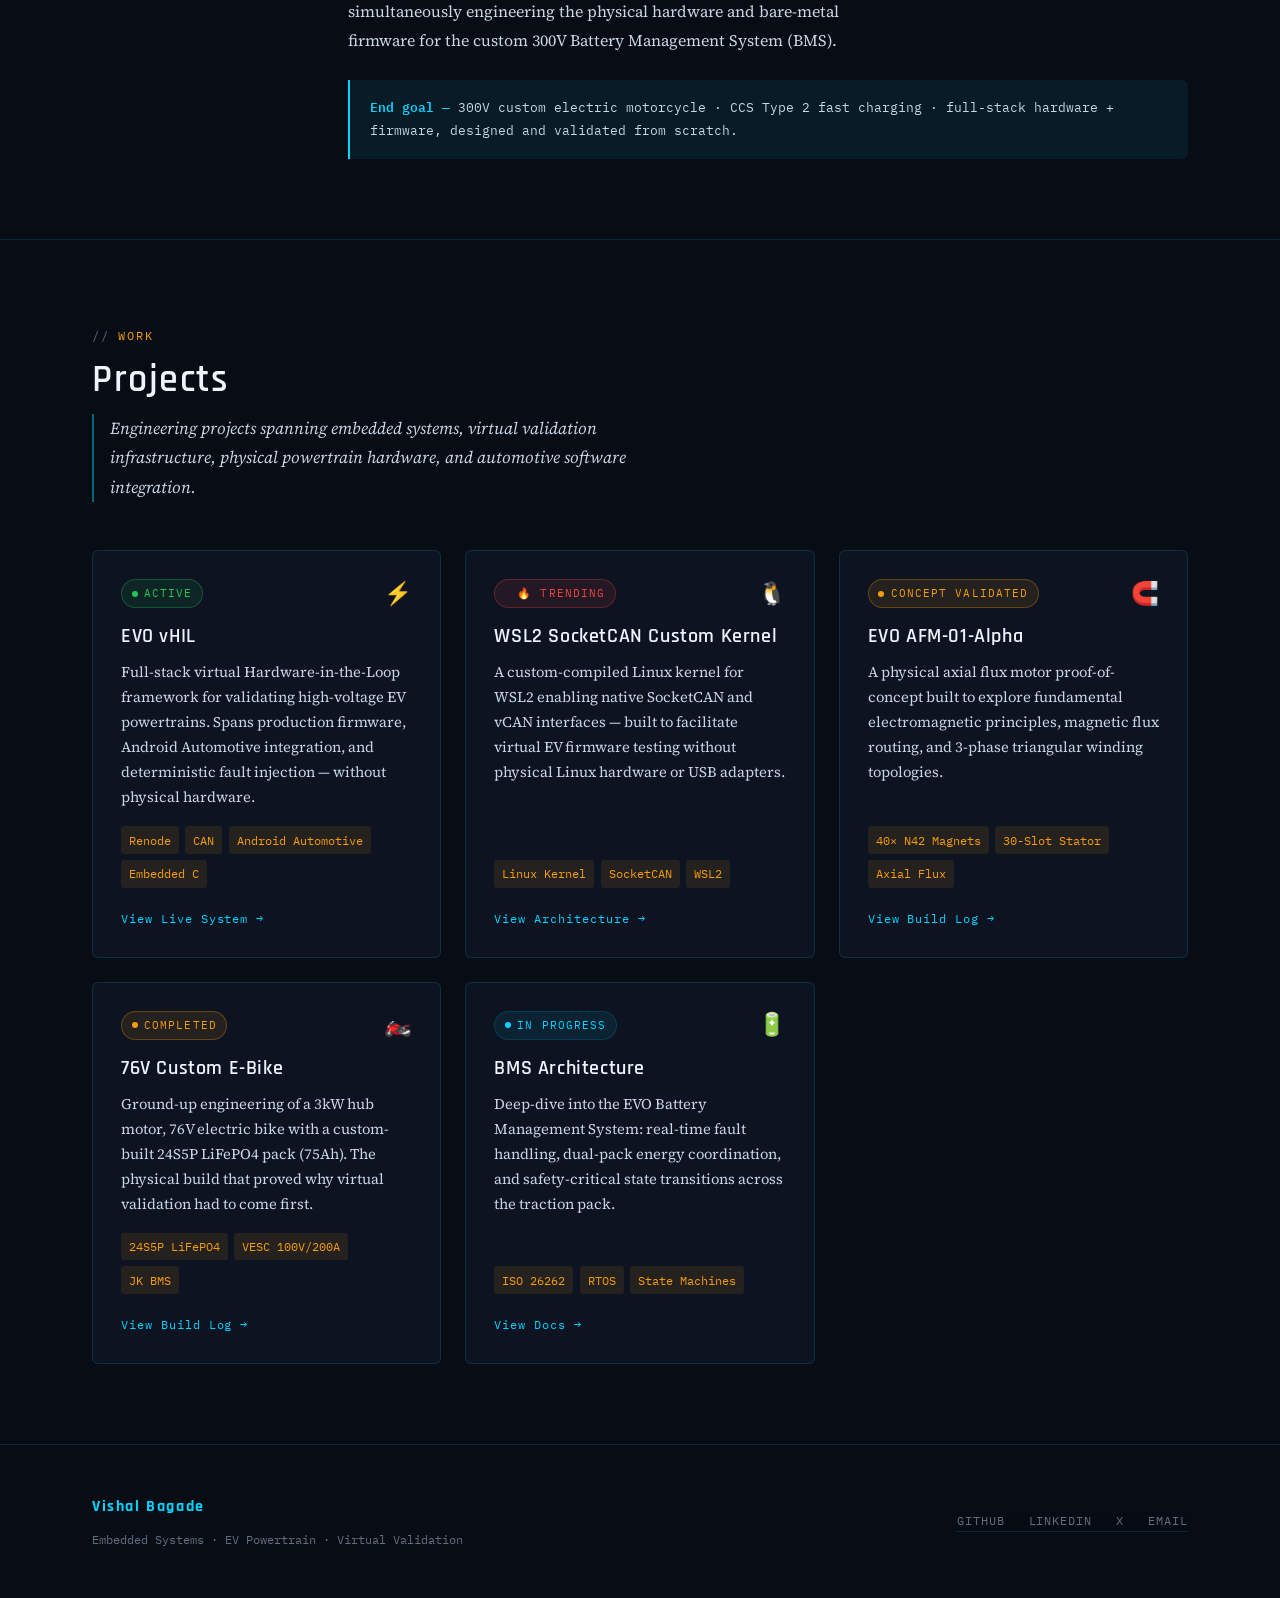
==== commit 52720086: "Update index.html" ====
--- a/index.html
+++ b/index.html
@@ -162,7 +162,7 @@
     </p>
     <div class="btn-group">
       <a href="#projects" class="btn btn-outline" onclick="trackEvent('cta_projects')">View Projects →</a>
-      <a href="/about.html" class="btn btn-outline" onclick="trackEvent('cta_about')">About</a>
+      
     </div>
   </div>
 </section>
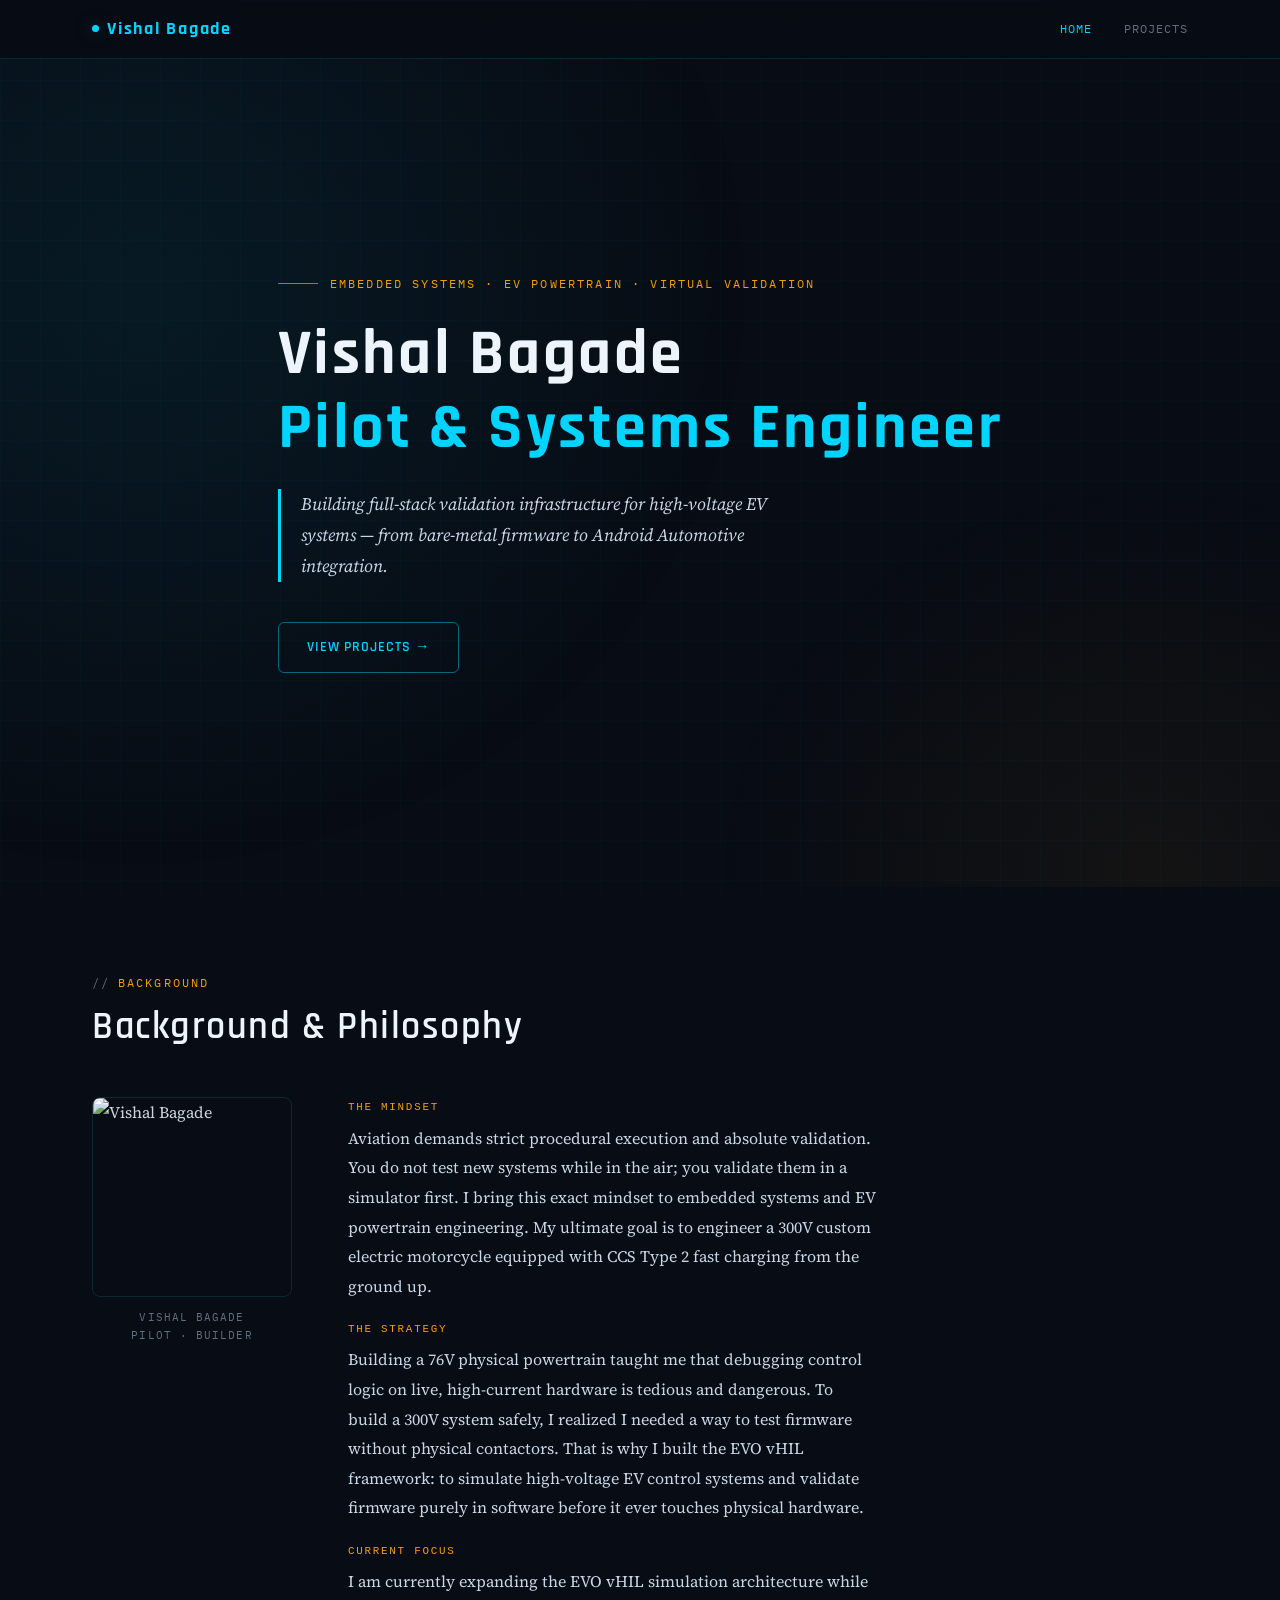
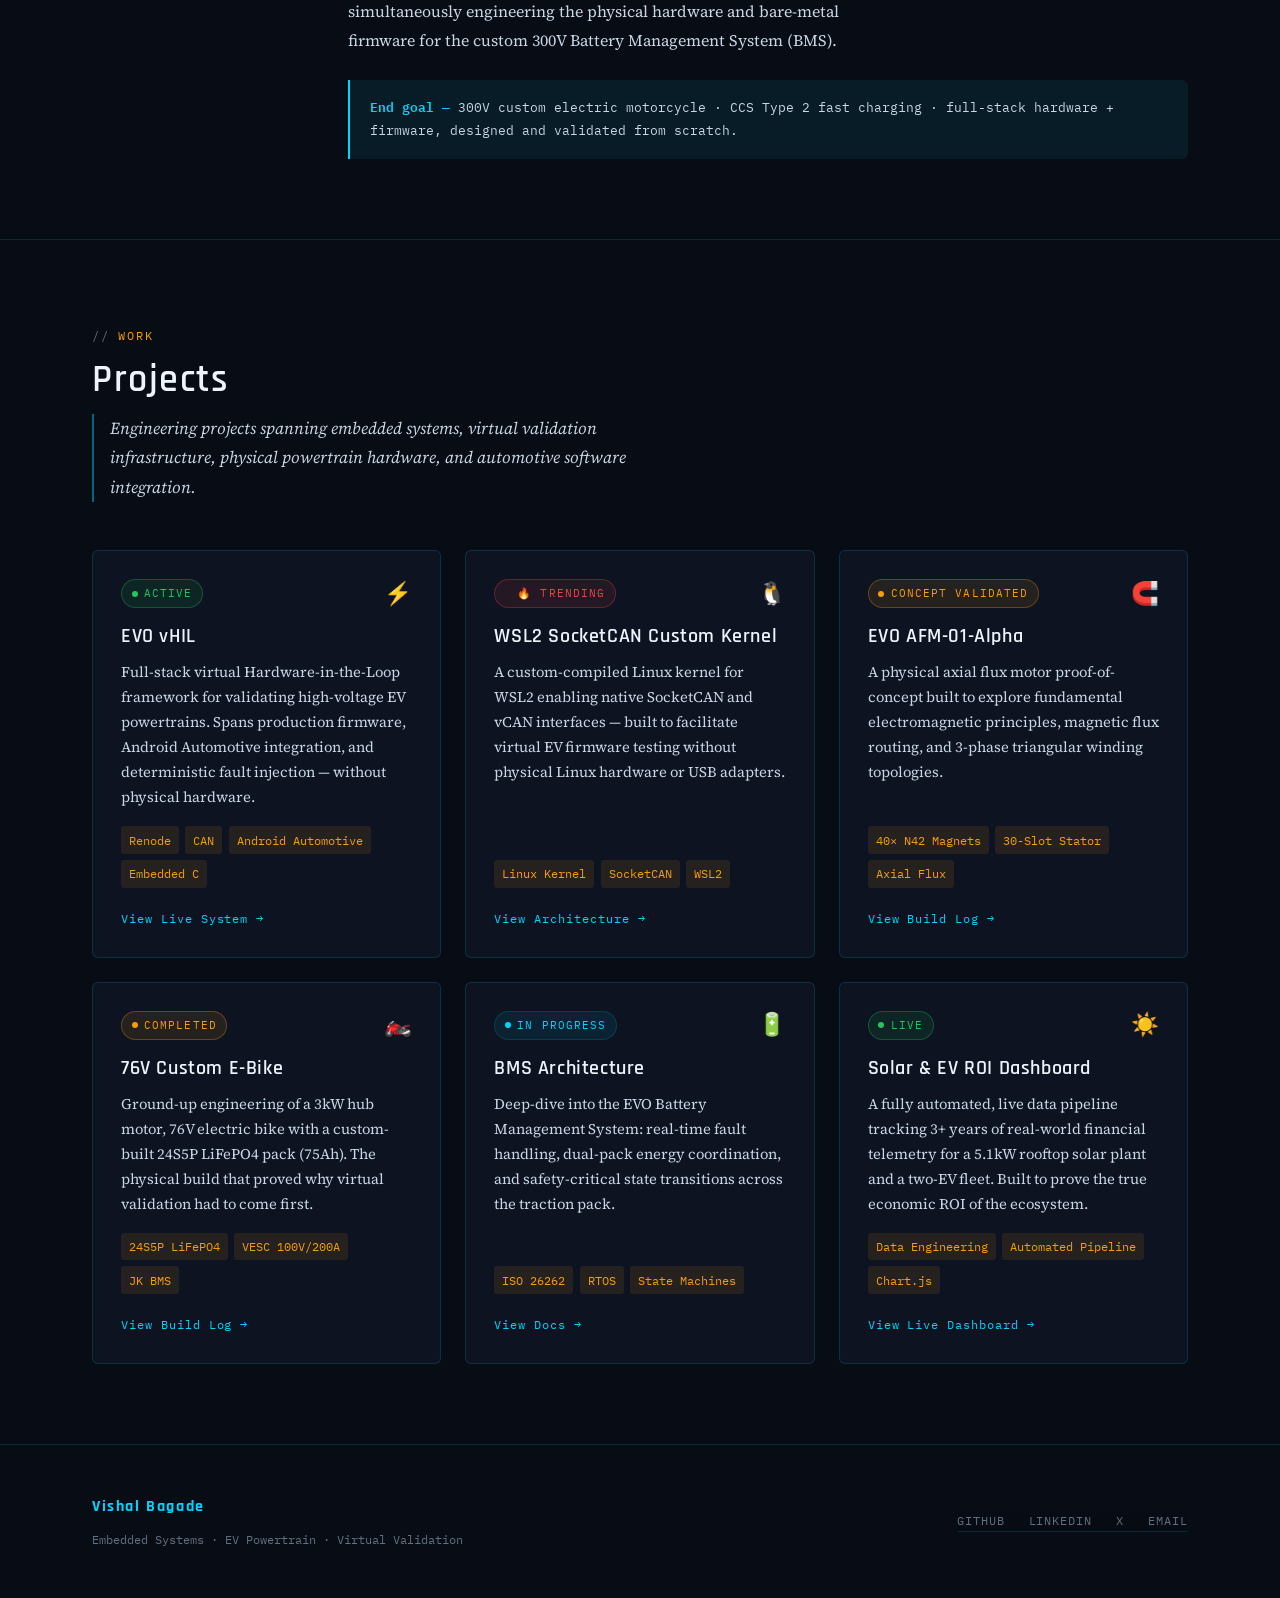
==== commit 6e954cd8: "Update index.html" ====
--- a/index.html
+++ b/index.html
@@ -367,7 +367,27 @@
         </div>
         <div class="project-card-cta">View Docs →</div>
       </a>
-
+      
+      <!-- 6. SOLAR & EV DASHBOARD -->
+      <a href="/solar-ev-dashboard/" 
+         class="project-card"
+         aria-label="Solar & EV Fleet Dashboard — Real-world ROI case study"
+         onclick="trackEvent('project_click', { project: 'solar_ev_dashboard' })">
+        <div class="project-card-top">
+          <div class="project-status project-status--active">Live</div>
+          <div class="project-card-icon">☀️</div>
+        </div>
+        <h3 class="project-card-title">Solar & EV ROI Dashboard</h3>
+        <p class="project-card-body">
+          A fully automated, live data pipeline tracking 3+ years of real-world financial telemetry for a 5.1kW rooftop solar plant and a two-EV fleet. Built to prove the true economic ROI of the ecosystem.
+        </p>
+        <div class="project-card-stack">
+          <span class="tech-tag">Data Engineering</span>
+          <span class="tech-tag">Automated Pipeline</span>
+          <span class="tech-tag">Chart.js</span>
+        </div>
+        <div class="project-card-cta">View Live Dashboard →</div>
+      </a>
     </div>
   </div>
 </section>
